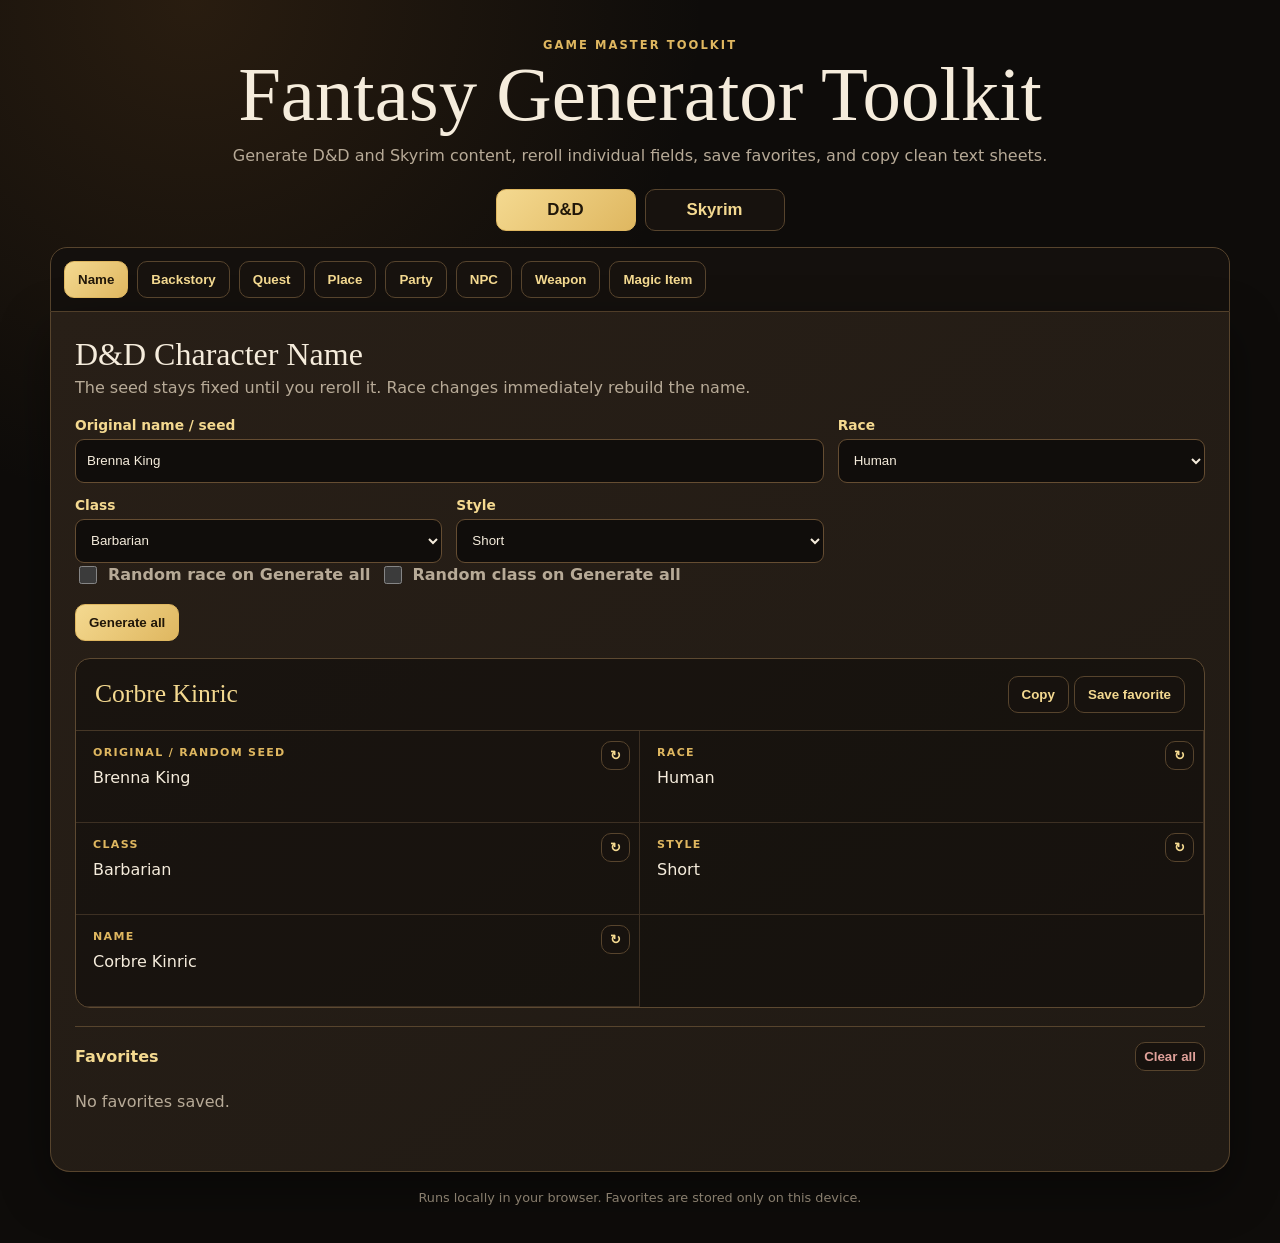
==== index.html @ 21412202 "Add files via upload" ====
<!doctype html><html lang="en"><head><meta charset="utf-8"><meta name="viewport" content="width=device-width,initial-scale=1"><meta name="theme-color" content="#17130f"><title>Fantasy Generator Toolkit</title><link rel="stylesheet" href="style.css"></head><body><main class="app"><header><p class="eyebrow">Game Master Toolkit</p><h1>Fantasy Generator Toolkit</h1><p class="intro">Generate D&D and Skyrim content, reroll individual fields, save favorites, and copy clean text sheets.</p></header><nav class="game-tabs"><button class="game-tab active" data-game="dnd">D&amp;D</button><button class="game-tab" data-game="skyrim">Skyrim</button></nav><section id="dnd" class="game active"><nav class="tool-tabs"><button class="tool-tab active" data-tool="dnd-name">Name</button><button class="tool-tab" data-tool="backstory">Backstory</button><button class="tool-tab" data-tool="quest">Quest</button><button class="tool-tab" data-tool="place">Place</button><button class="tool-tab" data-tool="party">Party</button><button class="tool-tab" data-tool="npc">NPC</button><button class="tool-tab" data-tool="dnd-weapon">Weapon</button><button class="tool-tab" data-tool="dnd-item">Magic Item</button></nav><div id="dnd-name" class="tool active"></div><div id="backstory" class="tool"></div><div id="quest" class="tool"></div><div id="place" class="tool"></div><div id="party" class="tool"></div><div id="npc" class="tool"></div><div id="dnd-weapon" class="tool"></div><div id="dnd-item" class="tool"></div></section><section id="skyrim" class="game"><nav class="tool-tabs"><button class="tool-tab active" data-tool="skyrim-name">Name</button><button class="tool-tab" data-tool="skyrim-weapon">Weapon</button></nav><div id="skyrim-name" class="tool active"></div><div id="skyrim-weapon" class="tool"></div></section><footer>Runs locally in your browser. Favorites are stored only on this device.</footer></main><script src="script.js"></script></body></html>
---- style.css ----
:root{color-scheme:dark;--bg:#0e0c0a;--panel:#201a14;--panel2:#17130f;--line:#57442d;--gold:#dfb760;--gold2:#f4d990;--text:#f5ecdc;--muted:#b7aa97;--green:#9dccaa;--red:#e0a19a;font-family:Inter,system-ui,-apple-system,"Segoe UI",sans-serif}*{box-sizing:border-box}body{margin:0;background:radial-gradient(circle at 15% 0,rgba(137,88,37,.22),transparent 32rem),var(--bg);color:var(--text)}.app{width:min(1180px,calc(100% - 24px));margin:auto;padding:38px 0}header{text-align:center}.eyebrow{color:var(--gold);text-transform:uppercase;letter-spacing:.18em;font-weight:900;font-size:.72rem;margin:0}h1{font:clamp(2.3rem,7vw,4.8rem)/1 Georgia,serif;margin:5px 0 12px}.intro{color:var(--muted);margin:0 auto 24px}.game-tabs,.tool-tabs,.actions,.options{display:flex;gap:9px;flex-wrap:wrap}.game-tabs{justify-content:center;margin-bottom:16px}.game-tab,.tool-tab,.btn,.reroll,.small{border:1px solid var(--line);border-radius:10px;background:#17120e;color:var(--gold2);font-weight:800;padding:10px 13px;cursor:pointer}.game-tab{min-width:140px;font-size:1.05rem}.active.game-tab,.active.tool-tab,.primary{background:linear-gradient(135deg,var(--gold2),var(--gold));color:#211709;border-color:var(--gold)}.game,.tool{display:none}.game.active,.tool.active{display:block}.tool-tabs{padding:13px;border:1px solid var(--line);border-radius:17px 17px 0 0;background:#14100d}.tool{padding:24px;border:1px solid var(--line);border-top:0;border-radius:0 0 20px 20px;background:linear-gradient(145deg,#281f17,var(--panel));box-shadow:0 18px 50px #0006}.tool h2{font:2rem Georgia,serif;margin:0}.sub{color:var(--muted);margin:5px 0 20px}.controls{display:grid;grid-template-columns:repeat(3,minmax(0,1fr));gap:14px}.field{display:grid;gap:6px;color:var(--gold2);font-size:.86rem;font-weight:800}.field.wide{grid-column:span 2}.field input,.field select{width:100%;min-height:44px;border:1px solid #654d32;border-radius:9px;padding:9px 11px;background:#100d0b;color:var(--text)}.check{display:flex;align-items:center;gap:8px;color:var(--muted);font-weight:700}.check input{width:18px;height:18px;accent-color:var(--gold)}.actions{margin:17px 0}.btn:hover,.reroll:hover,.small:hover{filter:brightness(1.15)}.sheet{border:1px solid #5d4931;border-radius:15px;overflow:hidden;background:#0d0b0980}.sheet-head{display:flex;align-items:center;justify-content:space-between;gap:12px;padding:17px 19px;border-bottom:1px solid #463726}.sheet-head h3{font:1.6rem Georgia,serif;color:var(--gold2);margin:0}.sheet-grid{display:grid;grid-template-columns:repeat(2,minmax(0,1fr))}.sheet-field{position:relative;min-height:92px;padding:15px 52px 15px 17px;border-right:1px solid #3d3023;border-bottom:1px solid #3d3023}.sheet-field.full{grid-column:1/-1}.label{display:block;color:var(--gold);text-transform:uppercase;letter-spacing:.12em;font-size:.69rem;font-weight:900;margin-bottom:7px}.value{white-space:pre-wrap;line-height:1.45}.reroll{position:absolute;right:9px;top:10px;padding:6px 8px}.link-btn{margin-top:9px;border:1px solid #52705a;border-radius:8px;padding:7px 9px;color:var(--green);background:transparent;font-weight:800;cursor:pointer}.favorites{margin-top:18px;border-top:1px solid var(--line);padding-top:15px}.favorites-head{display:flex;justify-content:space-between;align-items:center}.favorites h4{margin:0;color:var(--gold2)}.favorite-list{display:grid;gap:8px;padding:0;list-style:none}.favorite-row{display:flex;justify-content:space-between;gap:10px;padding:10px 12px;border:1px solid #453624;border-radius:9px;background:#100d0b}.favorite-row pre{white-space:pre-wrap;margin:0;font:inherit;color:var(--muted)}.small{padding:6px 8px;color:var(--red)}.hidden{display:none!important}footer{text-align:center;color:#897e6e;padding-top:18px;font-size:.8rem}@media(max-width:760px){.controls,.sheet-grid{grid-template-columns:1fr}.field.wide,.sheet-field.full{grid-column:auto}.sheet-field{border-right:0}.tool{padding:17px}.sheet-head{align-items:flex-start;flex-direction:column}}
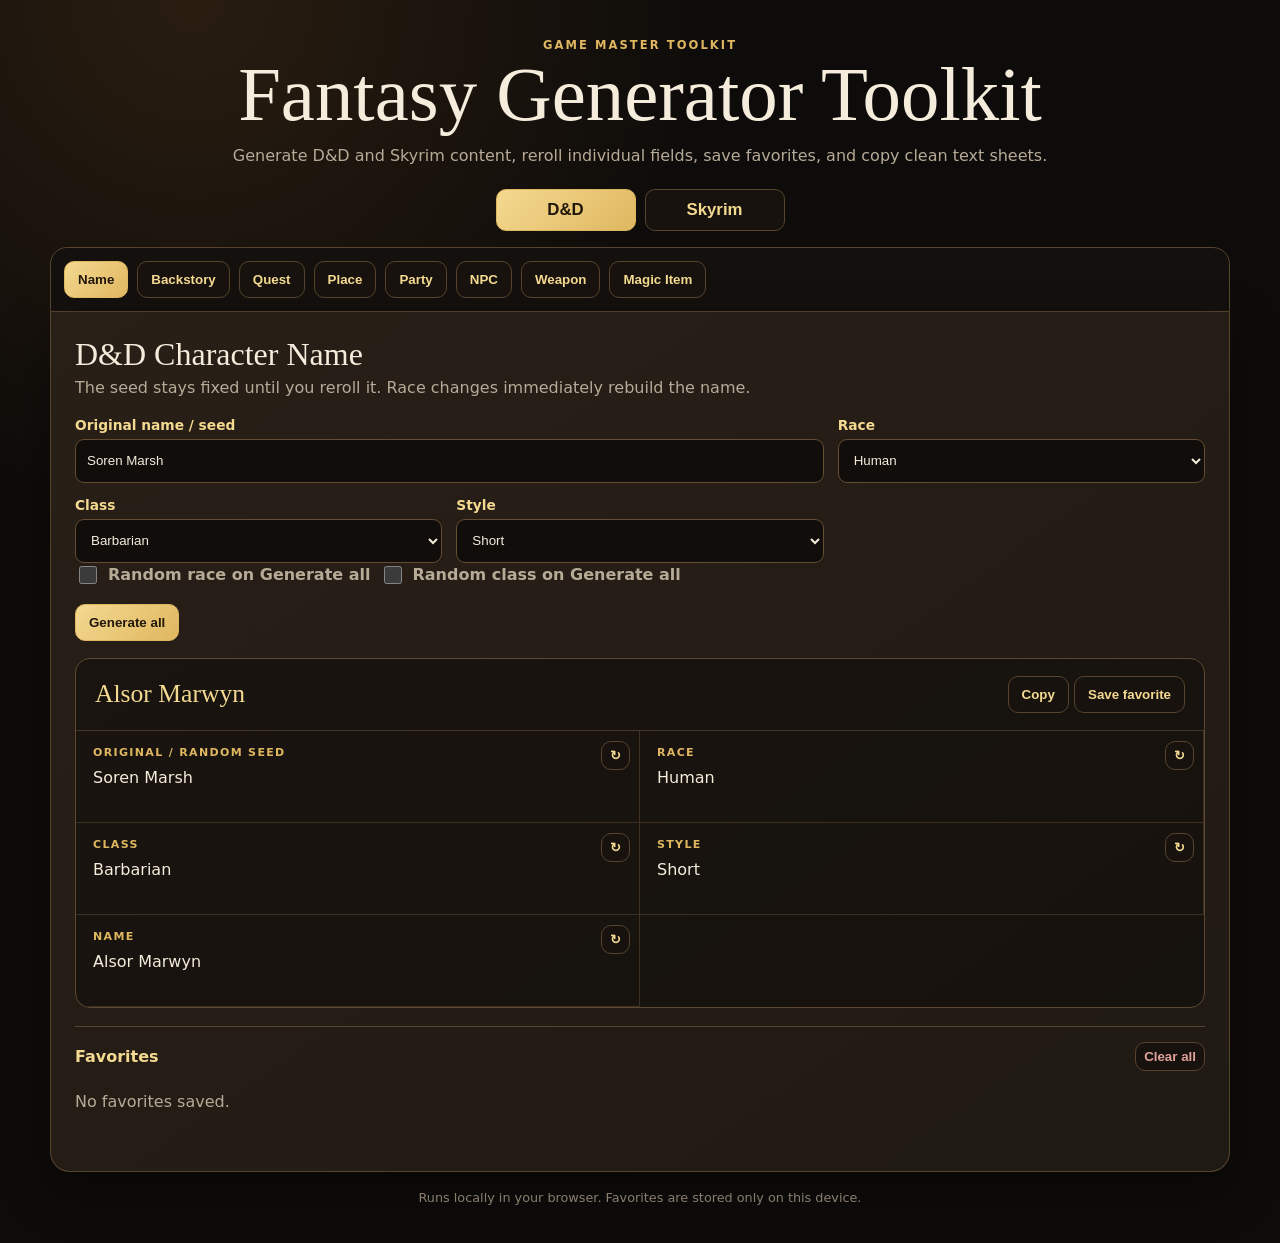
==== commit 64f74d3b: "Add files via upload" ====
--- a/index.html
+++ b/index.html
@@ -1 +1 @@
-<!doctype html><html lang="en"><head><meta charset="utf-8"><meta name="viewport" content="width=device-width,initial-scale=1"><meta name="theme-color" content="#17130f"><title>Fantasy Generator Toolkit</title><link rel="stylesheet" href="style.css"></head><body><main class="app"><header><p class="eyebrow">Game Master Toolkit</p><h1>Fantasy Generator Toolkit</h1><p class="intro">Generate D&D and Skyrim content, reroll individual fields, save favorites, and copy clean text sheets.</p></header><nav class="game-tabs"><button class="game-tab active" data-game="dnd">D&amp;D</button><button class="game-tab" data-game="skyrim">Skyrim</button></nav><section id="dnd" class="game active"><nav class="tool-tabs"><button class="tool-tab active" data-tool="dnd-name">Name</button><button class="tool-tab" data-tool="backstory">Backstory</button><button class="tool-tab" data-tool="quest">Quest</button><button class="tool-tab" data-tool="place">Place</button><button class="tool-tab" data-tool="party">Party</button><button class="tool-tab" data-tool="npc">NPC</button><button class="tool-tab" data-tool="dnd-weapon">Weapon</button><button class="tool-tab" data-tool="dnd-item">Magic Item</button></nav><div id="dnd-name" class="tool active"></div><div id="backstory" class="tool"></div><div id="quest" class="tool"></div><div id="place" class="tool"></div><div id="party" class="tool"></div><div id="npc" class="tool"></div><div id="dnd-weapon" class="tool"></div><div id="dnd-item" class="tool"></div></section><section id="skyrim" class="game"><nav class="tool-tabs"><button class="tool-tab active" data-tool="skyrim-name">Name</button><button class="tool-tab" data-tool="skyrim-weapon">Weapon</button></nav><div id="skyrim-name" class="tool active"></div><div id="skyrim-weapon" class="tool"></div></section><footer>Runs locally in your browser. Favorites are stored only on this device.</footer></main><script src="script.js"></script></body></html>+<!doctype html><html lang="en"><head><meta charset="utf-8"><meta name="viewport" content="width=device-width,initial-scale=1"><meta name="theme-color" content="#17130f"><title>Fantasy Generator Toolkit</title><link rel="stylesheet" href="style.css?v=3"><style>[hidden]{display:none!important}.game:not(.active),.tool:not(.active){display:none!important}</style></head><body><main class="app"><header><p class="eyebrow">Game Master Toolkit</p><h1>Fantasy Generator Toolkit</h1><p class="intro">Generate D&D and Skyrim content, reroll individual fields, save favorites, and copy clean text sheets.</p></header><nav class="game-tabs"><button class="game-tab active" data-game="dnd">D&amp;D</button><button class="game-tab" data-game="skyrim">Skyrim</button></nav><section id="dnd" class="game active"><nav class="tool-tabs"><button class="tool-tab active" data-tool="dnd-name">Name</button><button class="tool-tab" data-tool="backstory">Backstory</button><button class="tool-tab" data-tool="quest">Quest</button><button class="tool-tab" data-tool="place">Place</button><button class="tool-tab" data-tool="party">Party</button><button class="tool-tab" data-tool="npc">NPC</button><button class="tool-tab" data-tool="dnd-weapon">Weapon</button><button class="tool-tab" data-tool="dnd-item">Magic Item</button></nav><div id="dnd-name" class="tool active"></div><div id="backstory" class="tool" hidden></div><div id="quest" class="tool" hidden></div><div id="place" class="tool" hidden></div><div id="party" class="tool" hidden></div><div id="npc" class="tool" hidden></div><div id="dnd-weapon" class="tool" hidden></div><div id="dnd-item" class="tool" hidden></div></section><section id="skyrim" class="game" hidden><nav class="tool-tabs"><button class="tool-tab active" data-tool="skyrim-name">Name</button><button class="tool-tab" data-tool="skyrim-weapon">Weapon</button></nav><div id="skyrim-name" class="tool active"></div><div id="skyrim-weapon" class="tool" hidden></div></section><footer>Runs locally in your browser. Favorites are stored only on this device.</footer></main><script src="script.js"></script></body></html>
--- a/style.css
+++ b/style.css
@@ -1 +1,2 @@
+[hidden]{display:none!important}.game:not(.active),.tool:not(.active){display:none!important}
  :root{color-scheme:dark;--bg:#0e0c0a;--panel:#201a14;--panel2:#17130f;--line:#57442d;--gold:#dfb760;--gold2:#f4d990;--text:#f5ecdc;--muted:#b7aa97;--green:#9dccaa;--red:#e0a19a;font-family:Inter,system-ui,-apple-system,"Segoe UI",sans-serif}*{box-sizing:border-box}body{margin:0;background:radial-gradient(circle at 15% 0,rgba(137,88,37,.22),transparent 32rem),var(--bg);color:var(--text)}.app{width:min(1180px,calc(100% - 24px));margin:auto;padding:38px 0}header{text-align:center}.eyebrow{color:var(--gold);text-transform:uppercase;letter-spacing:.18em;font-weight:900;font-size:.72rem;margin:0}h1{font:clamp(2.3rem,7vw,4.8rem)/1 Georgia,serif;margin:5px 0 12px}.intro{color:var(--muted);margin:0 auto 24px}.game-tabs,.tool-tabs,.actions,.options{display:flex;gap:9px;flex-wrap:wrap}.game-tabs{justify-content:center;margin-bottom:16px}.game-tab,.tool-tab,.btn,.reroll,.small{border:1px solid var(--line);border-radius:10px;background:#17120e;color:var(--gold2);font-weight:800;padding:10px 13px;cursor:pointer}.game-tab{min-width:140px;font-size:1.05rem}.active.game-tab,.active.tool-tab,.primary{background:linear-gradient(135deg,var(--gold2),var(--gold));color:#211709;border-color:var(--gold)}.game,.tool{display:none}.game.active,.tool.active{display:block}.tool-tabs{padding:13px;border:1px solid var(--line);border-radius:17px 17px 0 0;background:#14100d}.tool{padding:24px;border:1px solid var(--line);border-top:0;border-radius:0 0 20px 20px;background:linear-gradient(145deg,#281f17,var(--panel));box-shadow:0 18px 50px #0006}.tool h2{font:2rem Georgia,serif;margin:0}.sub{color:var(--muted);margin:5px 0 20px}.controls{display:grid;grid-template-columns:repeat(3,minmax(0,1fr));gap:14px}.field{display:grid;gap:6px;color:var(--gold2);font-size:.86rem;font-weight:800}.field.wide{grid-column:span 2}.field input,.field select{width:100%;min-height:44px;border:1px solid #654d32;border-radius:9px;padding:9px 11px;background:#100d0b;color:var(--text)}.check{display:flex;align-items:center;gap:8px;color:var(--muted);font-weight:700}.check input{width:18px;height:18px;accent-color:var(--gold)}.actions{margin:17px 0}.btn:hover,.reroll:hover,.small:hover{filter:brightness(1.15)}.sheet{border:1px solid #5d4931;border-radius:15px;overflow:hidden;background:#0d0b0980}.sheet-head{display:flex;align-items:center;justify-content:space-between;gap:12px;padding:17px 19px;border-bottom:1px solid #463726}.sheet-head h3{font:1.6rem Georgia,serif;color:var(--gold2);margin:0}.sheet-grid{display:grid;grid-template-columns:repeat(2,minmax(0,1fr))}.sheet-field{position:relative;min-height:92px;padding:15px 52px 15px 17px;border-right:1px solid #3d3023;border-bottom:1px solid #3d3023}.sheet-field.full{grid-column:1/-1}.label{display:block;color:var(--gold);text-transform:uppercase;letter-spacing:.12em;font-size:.69rem;font-weight:900;margin-bottom:7px}.value{white-space:pre-wrap;line-height:1.45}.reroll{position:absolute;right:9px;top:10px;padding:6px 8px}.link-btn{margin-top:9px;border:1px solid #52705a;border-radius:8px;padding:7px 9px;color:var(--green);background:transparent;font-weight:800;cursor:pointer}.favorites{margin-top:18px;border-top:1px solid var(--line);padding-top:15px}.favorites-head{display:flex;justify-content:space-between;align-items:center}.favorites h4{margin:0;color:var(--gold2)}.favorite-list{display:grid;gap:8px;padding:0;list-style:none}.favorite-row{display:flex;justify-content:space-between;gap:10px;padding:10px 12px;border:1px solid #453624;border-radius:9px;background:#100d0b}.favorite-row pre{white-space:pre-wrap;margin:0;font:inherit;color:var(--muted)}.small{padding:6px 8px;color:var(--red)}.hidden{display:none!important}footer{text-align:center;color:#897e6e;padding-top:18px;font-size:.8rem}@media(max-width:760px){.controls,.sheet-grid{grid-template-columns:1fr}.field.wide,.sheet-field.full{grid-column:auto}.sheet-field{border-right:0}.tool{padding:17px}.sheet-head{align-items:flex-start;flex-direction:column}}
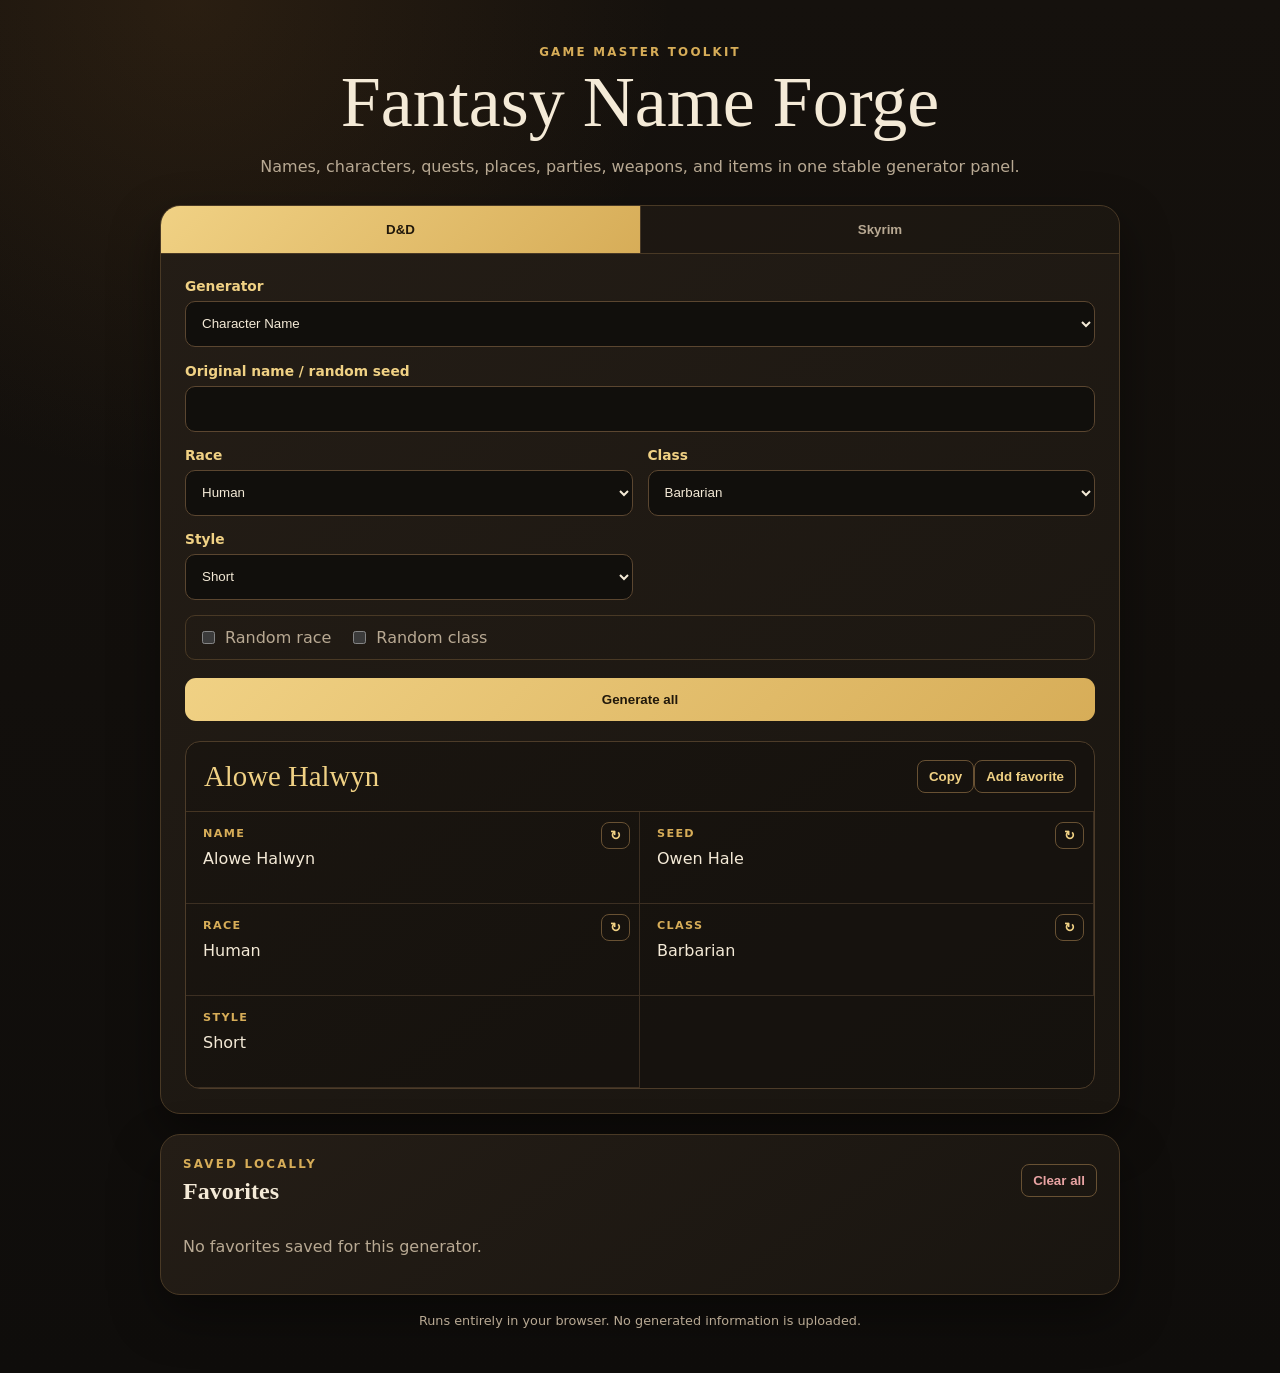
==== commit b2915448: "Add files via upload" ====
--- a/index.html
+++ b/index.html
@@ -1 +1 @@
-<!doctype html><html lang="en"><head><meta charset="utf-8"><meta name="viewport" content="width=device-width,initial-scale=1"><meta name="theme-color" content="#17130f"><title>Fantasy Generator Toolkit</title><link rel="stylesheet" href="style.css?v=3"><style>[hidden]{display:none!important}.game:not(.active),.tool:not(.active){display:none!important}</style></head><body><main class="app"><header><p class="eyebrow">Game Master Toolkit</p><h1>Fantasy Generator Toolkit</h1><p class="intro">Generate D&D and Skyrim content, reroll individual fields, save favorites, and copy clean text sheets.</p></header><nav class="game-tabs"><button class="game-tab active" data-game="dnd">D&amp;D</button><button class="game-tab" data-game="skyrim">Skyrim</button></nav><section id="dnd" class="game active"><nav class="tool-tabs"><button class="tool-tab active" data-tool="dnd-name">Name</button><button class="tool-tab" data-tool="backstory">Backstory</button><button class="tool-tab" data-tool="quest">Quest</button><button class="tool-tab" data-tool="place">Place</button><button class="tool-tab" data-tool="party">Party</button><button class="tool-tab" data-tool="npc">NPC</button><button class="tool-tab" data-tool="dnd-weapon">Weapon</button><button class="tool-tab" data-tool="dnd-item">Magic Item</button></nav><div id="dnd-name" class="tool active"></div><div id="backstory" class="tool" hidden></div><div id="quest" class="tool" hidden></div><div id="place" class="tool" hidden></div><div id="party" class="tool" hidden></div><div id="npc" class="tool" hidden></div><div id="dnd-weapon" class="tool" hidden></div><div id="dnd-item" class="tool" hidden></div></section><section id="skyrim" class="game" hidden><nav class="tool-tabs"><button class="tool-tab active" data-tool="skyrim-name">Name</button><button class="tool-tab" data-tool="skyrim-weapon">Weapon</button></nav><div id="skyrim-name" class="tool active"></div><div id="skyrim-weapon" class="tool" hidden></div></section><footer>Runs locally in your browser. Favorites are stored only on this device.</footer></main><script src="script.js"></script></body></html>+<!doctype html><html lang="en"><head><meta charset="utf-8"><meta name="viewport" content="width=device-width,initial-scale=1"><meta name="theme-color" content="#17130f"><title>Fantasy Name Forge Toolkit</title><link rel="stylesheet" href="style.css"></head><body><main class="app-shell"><header class="hero"><p class="eyebrow">Game Master Toolkit</p><h1>Fantasy Name Forge</h1><p class="subtitle">Names, characters, quests, places, parties, weapons, and items in one stable generator panel.</p></header><section class="panel"><div class="tabs"><button class="tab active" data-game="dnd">D&amp;D</button><button class="tab" data-game="skyrim">Skyrim</button></div><div class="panel-body"><label class="field"><span>Generator</span><select id="generatorType"></select></label><div id="controls" class="controls"></div><button id="generateAll" class="primary-button">Generate all</button><section class="result-card"><div class="result-head"><h2 id="resultTitle">Result</h2><div><button id="copyButton" class="secondary-button">Copy</button><button id="favoriteButton" class="secondary-button">Add favorite</button></div></div><div id="resultFields" class="result-grid"></div></section></div></section><section class="panel favorites-panel"><div class="section-heading"><div><p class="eyebrow">Saved locally</p><h2>Favorites</h2></div><button id="clearFavorites" class="text-button">Clear all</button></div><ul id="favoritesList" class="favorites-list"></ul><p id="emptyFavorites" class="empty-state">No favorites saved for this generator.</p></section><footer>Runs entirely in your browser. No generated information is uploaded.</footer></main><script src="script.js"></script></body></html>
--- a/style.css
+++ b/style.css
@@ -1,2 +1 @@
-[hidden]{display:none!important}.game:not(.active),.tool:not(.active){display:none!important}
- :root{color-scheme:dark;--bg:#0e0c0a;--panel:#201a14;--panel2:#17130f;--line:#57442d;--gold:#dfb760;--gold2:#f4d990;--text:#f5ecdc;--muted:#b7aa97;--green:#9dccaa;--red:#e0a19a;font-family:Inter,system-ui,-apple-system,"Segoe UI",sans-serif}*{box-sizing:border-box}body{margin:0;background:radial-gradient(circle at 15% 0,rgba(137,88,37,.22),transparent 32rem),var(--bg);color:var(--text)}.app{width:min(1180px,calc(100% - 24px));margin:auto;padding:38px 0}header{text-align:center}.eyebrow{color:var(--gold);text-transform:uppercase;letter-spacing:.18em;font-weight:900;font-size:.72rem;margin:0}h1{font:clamp(2.3rem,7vw,4.8rem)/1 Georgia,serif;margin:5px 0 12px}.intro{color:var(--muted);margin:0 auto 24px}.game-tabs,.tool-tabs,.actions,.options{display:flex;gap:9px;flex-wrap:wrap}.game-tabs{justify-content:center;margin-bottom:16px}.game-tab,.tool-tab,.btn,.reroll,.small{border:1px solid var(--line);border-radius:10px;background:#17120e;color:var(--gold2);font-weight:800;padding:10px 13px;cursor:pointer}.game-tab{min-width:140px;font-size:1.05rem}.active.game-tab,.active.tool-tab,.primary{background:linear-gradient(135deg,var(--gold2),var(--gold));color:#211709;border-color:var(--gold)}.game,.tool{display:none}.game.active,.tool.active{display:block}.tool-tabs{padding:13px;border:1px solid var(--line);border-radius:17px 17px 0 0;background:#14100d}.tool{padding:24px;border:1px solid var(--line);border-top:0;border-radius:0 0 20px 20px;background:linear-gradient(145deg,#281f17,var(--panel));box-shadow:0 18px 50px #0006}.tool h2{font:2rem Georgia,serif;margin:0}.sub{color:var(--muted);margin:5px 0 20px}.controls{display:grid;grid-template-columns:repeat(3,minmax(0,1fr));gap:14px}.field{display:grid;gap:6px;color:var(--gold2);font-size:.86rem;font-weight:800}.field.wide{grid-column:span 2}.field input,.field select{width:100%;min-height:44px;border:1px solid #654d32;border-radius:9px;padding:9px 11px;background:#100d0b;color:var(--text)}.check{display:flex;align-items:center;gap:8px;color:var(--muted);font-weight:700}.check input{width:18px;height:18px;accent-color:var(--gold)}.actions{margin:17px 0}.btn:hover,.reroll:hover,.small:hover{filter:brightness(1.15)}.sheet{border:1px solid #5d4931;border-radius:15px;overflow:hidden;background:#0d0b0980}.sheet-head{display:flex;align-items:center;justify-content:space-between;gap:12px;padding:17px 19px;border-bottom:1px solid #463726}.sheet-head h3{font:1.6rem Georgia,serif;color:var(--gold2);margin:0}.sheet-grid{display:grid;grid-template-columns:repeat(2,minmax(0,1fr))}.sheet-field{position:relative;min-height:92px;padding:15px 52px 15px 17px;border-right:1px solid #3d3023;border-bottom:1px solid #3d3023}.sheet-field.full{grid-column:1/-1}.label{display:block;color:var(--gold);text-transform:uppercase;letter-spacing:.12em;font-size:.69rem;font-weight:900;margin-bottom:7px}.value{white-space:pre-wrap;line-height:1.45}.reroll{position:absolute;right:9px;top:10px;padding:6px 8px}.link-btn{margin-top:9px;border:1px solid #52705a;border-radius:8px;padding:7px 9px;color:var(--green);background:transparent;font-weight:800;cursor:pointer}.favorites{margin-top:18px;border-top:1px solid var(--line);padding-top:15px}.favorites-head{display:flex;justify-content:space-between;align-items:center}.favorites h4{margin:0;color:var(--gold2)}.favorite-list{display:grid;gap:8px;padding:0;list-style:none}.favorite-row{display:flex;justify-content:space-between;gap:10px;padding:10px 12px;border:1px solid #453624;border-radius:9px;background:#100d0b}.favorite-row pre{white-space:pre-wrap;margin:0;font:inherit;color:var(--muted)}.small{padding:6px 8px;color:var(--red)}.hidden{display:none!important}footer{text-align:center;color:#897e6e;padding-top:18px;font-size:.8rem}@media(max-width:760px){.controls,.sheet-grid{grid-template-columns:1fr}.field.wide,.sheet-field.full{grid-column:auto}.sheet-field{border-right:0}.tool{padding:17px}.sheet-head{align-items:flex-start;flex-direction:column}}+:root{color-scheme:dark;--bg:#0f0d0b;--surface:#191510;--surface2:#241d16;--border:#493925;--gold:#d7ad58;--gold2:#f0d184;--text:#f4ead7;--muted:#b8a993;--danger:#e8a3a3;font-family:Inter,system-ui,-apple-system,"Segoe UI",sans-serif}*{box-sizing:border-box}body{margin:0;min-height:100vh;color:var(--text);background:radial-gradient(circle at 15% 0,rgba(126,83,35,.2),transparent 30rem),linear-gradient(#15110d,var(--bg))}.app-shell{width:min(960px,calc(100% - 28px));margin:auto;padding:45px 0}.hero{text-align:center;margin-bottom:25px}.eyebrow{margin:0 0 7px;color:var(--gold);font-size:.74rem;font-weight:800;letter-spacing:.19em;text-transform:uppercase}h1{margin:0;font:clamp(2.3rem,7vw,4.5rem)/1 Georgia,serif}.subtitle{color:var(--muted);line-height:1.6}.panel{border:1px solid var(--border);border-radius:20px;background:linear-gradient(145deg,var(--surface2),var(--surface));overflow:hidden;box-shadow:0 20px 50px #0006}.tabs{display:grid;grid-template-columns:1fr 1fr;border-bottom:1px solid var(--border)}.tab{border:0;padding:16px;color:var(--muted);background:#0002;font-weight:850;cursor:pointer}.tab+.tab{border-left:1px solid var(--border)}.tab.active{color:#21180b;background:linear-gradient(135deg,var(--gold2),var(--gold))}.panel-body{padding:24px}.field{display:grid;gap:7px;color:var(--gold2);font-size:.86rem;font-weight:800}.field input,.field select{min-height:46px;border:1px solid #5b4630;border-radius:10px;padding:0 12px;color:var(--text);background:#110f0c}.controls{display:grid;grid-template-columns:repeat(2,minmax(0,1fr));gap:15px;margin-top:16px}.field.wide{grid-column:1/-1}.checks{grid-column:1/-1;display:flex;gap:18px;flex-wrap:wrap;padding:12px;border:1px solid var(--border);border-radius:10px;color:var(--muted)}.checks label{display:flex;gap:7px;align-items:center}.primary-button{width:100%;margin-top:18px;border:0;border-radius:11px;padding:14px;color:#21180b;background:linear-gradient(135deg,var(--gold2),var(--gold));font-weight:900;cursor:pointer}.result-card{margin-top:20px;border:1px solid #4d3c29;border-radius:15px;background:#0003;overflow:hidden}.result-head{display:flex;justify-content:space-between;align-items:center;gap:12px;padding:18px;border-bottom:1px solid #453523}.result-head h2{margin:0;color:var(--gold2);font:1.8rem Georgia,serif}.secondary-button,.text-button,.reroll{border:1px solid #685133;border-radius:8px;padding:8px 11px;color:var(--gold2);background:transparent;font-weight:760;cursor:pointer}.result-grid{display:grid;grid-template-columns:repeat(2,minmax(0,1fr))}.result-field{position:relative;min-height:92px;padding:15px 50px 15px 17px;border-right:1px solid #3c2f22;border-bottom:1px solid #3c2f22}.result-field.full{grid-column:1/-1}.result-label{display:block;color:var(--gold);font-size:.7rem;font-weight:900;letter-spacing:.12em;text-transform:uppercase;margin-bottom:7px}.result-value{white-space:pre-wrap;line-height:1.5}.reroll{position:absolute;right:9px;top:10px;padding:5px 8px}.favorites-panel{margin-top:20px;padding:22px}.section-heading{display:flex;justify-content:space-between;align-items:center}.section-heading h2{margin:0;font-family:Georgia,serif}.text-button{color:var(--danger)}.favorites-list{display:grid;gap:9px;list-style:none;padding:0}.favorite-item{display:flex;justify-content:space-between;gap:12px;border:1px solid #443625;border-radius:10px;padding:12px;background:#0002}.favorite-item pre{white-space:pre-wrap;margin:0;color:var(--muted);font:inherit}.remove{border:0;background:transparent;color:var(--danger);cursor:pointer}.empty-state,footer{color:var(--muted)}footer{text-align:center;padding-top:18px;font-size:.8rem}@media(max-width:650px){.controls,.result-grid{grid-template-columns:1fr}.field.wide,.result-field.full{grid-column:auto}.result-head{align-items:flex-start;flex-direction:column}.panel-body{padding:17px}}
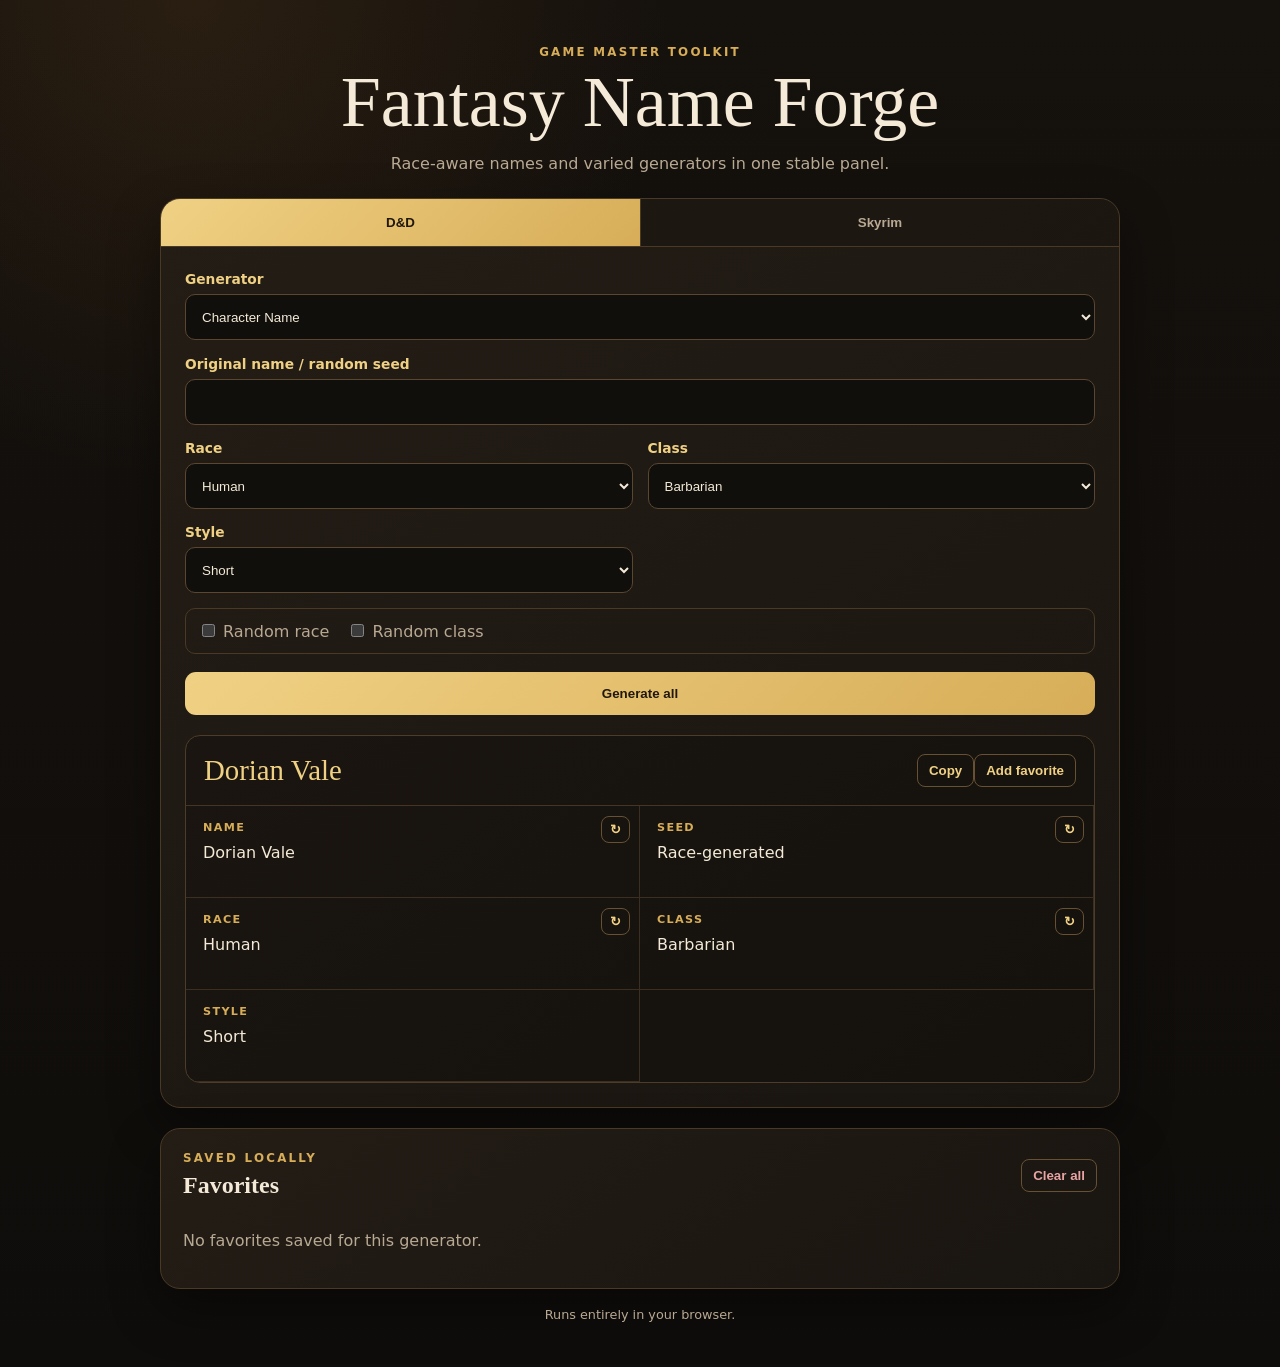
==== commit b72fdfa6: "Add files via upload" ====
--- a/index.html
+++ b/index.html
@@ -1 +1 @@
-<!doctype html><html lang="en"><head><meta charset="utf-8"><meta name="viewport" content="width=device-width,initial-scale=1"><meta name="theme-color" content="#17130f"><title>Fantasy Name Forge Toolkit</title><link rel="stylesheet" href="style.css"></head><body><main class="app-shell"><header class="hero"><p class="eyebrow">Game Master Toolkit</p><h1>Fantasy Name Forge</h1><p class="subtitle">Names, characters, quests, places, parties, weapons, and items in one stable generator panel.</p></header><section class="panel"><div class="tabs"><button class="tab active" data-game="dnd">D&amp;D</button><button class="tab" data-game="skyrim">Skyrim</button></div><div class="panel-body"><label class="field"><span>Generator</span><select id="generatorType"></select></label><div id="controls" class="controls"></div><button id="generateAll" class="primary-button">Generate all</button><section class="result-card"><div class="result-head"><h2 id="resultTitle">Result</h2><div><button id="copyButton" class="secondary-button">Copy</button><button id="favoriteButton" class="secondary-button">Add favorite</button></div></div><div id="resultFields" class="result-grid"></div></section></div></section><section class="panel favorites-panel"><div class="section-heading"><div><p class="eyebrow">Saved locally</p><h2>Favorites</h2></div><button id="clearFavorites" class="text-button">Clear all</button></div><ul id="favoritesList" class="favorites-list"></ul><p id="emptyFavorites" class="empty-state">No favorites saved for this generator.</p></section><footer>Runs entirely in your browser. No generated information is uploaded.</footer></main><script src="script.js"></script></body></html>+<!doctype html><html lang="en"><head><meta charset="utf-8"><meta name="viewport" content="width=device-width,initial-scale=1"><meta name="theme-color" content="#17130f"><title>Fantasy Name Forge Toolkit</title><link rel="stylesheet" href="style.css"></head><body><main class="app-shell"><header class="hero"><p class="eyebrow">Game Master Toolkit</p><h1>Fantasy Name Forge</h1><p class="subtitle">Race-aware names and varied generators in one stable panel.</p></header><section class="panel"><div class="tabs"><button class="tab active" data-game="dnd">D&amp;D</button><button class="tab" data-game="skyrim">Skyrim</button></div><div class="panel-body"><label class="field"><span>Generator</span><select id="generatorType"></select></label><div id="controls" class="controls"></div><button id="generateAll" class="primary-button">Generate all</button><section class="result-card"><div class="result-head"><h2 id="resultTitle">Result</h2><div><button id="copyButton" class="secondary-button">Copy</button><button id="favoriteButton" class="secondary-button">Add favorite</button></div></div><div id="resultFields" class="result-grid"></div></section></div></section><section class="panel favorites-panel"><div class="section-heading"><div><p class="eyebrow">Saved locally</p><h2>Favorites</h2></div><button id="clearFavorites" class="text-button">Clear all</button></div><ul id="favoritesList" class="favorites-list"></ul><p id="emptyFavorites" class="empty-state">No favorites saved for this generator.</p></section><footer>Runs entirely in your browser.</footer></main><script src="script.js"></script></body></html>
--- a/style.css
+++ b/style.css
@@ -1 +1 @@
-:root{color-scheme:dark;--bg:#0f0d0b;--surface:#191510;--surface2:#241d16;--border:#493925;--gold:#d7ad58;--gold2:#f0d184;--text:#f4ead7;--muted:#b8a993;--danger:#e8a3a3;font-family:Inter,system-ui,-apple-system,"Segoe UI",sans-serif}*{box-sizing:border-box}body{margin:0;min-height:100vh;color:var(--text);background:radial-gradient(circle at 15% 0,rgba(126,83,35,.2),transparent 30rem),linear-gradient(#15110d,var(--bg))}.app-shell{width:min(960px,calc(100% - 28px));margin:auto;padding:45px 0}.hero{text-align:center;margin-bottom:25px}.eyebrow{margin:0 0 7px;color:var(--gold);font-size:.74rem;font-weight:800;letter-spacing:.19em;text-transform:uppercase}h1{margin:0;font:clamp(2.3rem,7vw,4.5rem)/1 Georgia,serif}.subtitle{color:var(--muted);line-height:1.6}.panel{border:1px solid var(--border);border-radius:20px;background:linear-gradient(145deg,var(--surface2),var(--surface));overflow:hidden;box-shadow:0 20px 50px #0006}.tabs{display:grid;grid-template-columns:1fr 1fr;border-bottom:1px solid var(--border)}.tab{border:0;padding:16px;color:var(--muted);background:#0002;font-weight:850;cursor:pointer}.tab+.tab{border-left:1px solid var(--border)}.tab.active{color:#21180b;background:linear-gradient(135deg,var(--gold2),var(--gold))}.panel-body{padding:24px}.field{display:grid;gap:7px;color:var(--gold2);font-size:.86rem;font-weight:800}.field input,.field select{min-height:46px;border:1px solid #5b4630;border-radius:10px;padding:0 12px;color:var(--text);background:#110f0c}.controls{display:grid;grid-template-columns:repeat(2,minmax(0,1fr));gap:15px;margin-top:16px}.field.wide{grid-column:1/-1}.checks{grid-column:1/-1;display:flex;gap:18px;flex-wrap:wrap;padding:12px;border:1px solid var(--border);border-radius:10px;color:var(--muted)}.checks label{display:flex;gap:7px;align-items:center}.primary-button{width:100%;margin-top:18px;border:0;border-radius:11px;padding:14px;color:#21180b;background:linear-gradient(135deg,var(--gold2),var(--gold));font-weight:900;cursor:pointer}.result-card{margin-top:20px;border:1px solid #4d3c29;border-radius:15px;background:#0003;overflow:hidden}.result-head{display:flex;justify-content:space-between;align-items:center;gap:12px;padding:18px;border-bottom:1px solid #453523}.result-head h2{margin:0;color:var(--gold2);font:1.8rem Georgia,serif}.secondary-button,.text-button,.reroll{border:1px solid #685133;border-radius:8px;padding:8px 11px;color:var(--gold2);background:transparent;font-weight:760;cursor:pointer}.result-grid{display:grid;grid-template-columns:repeat(2,minmax(0,1fr))}.result-field{position:relative;min-height:92px;padding:15px 50px 15px 17px;border-right:1px solid #3c2f22;border-bottom:1px solid #3c2f22}.result-field.full{grid-column:1/-1}.result-label{display:block;color:var(--gold);font-size:.7rem;font-weight:900;letter-spacing:.12em;text-transform:uppercase;margin-bottom:7px}.result-value{white-space:pre-wrap;line-height:1.5}.reroll{position:absolute;right:9px;top:10px;padding:5px 8px}.favorites-panel{margin-top:20px;padding:22px}.section-heading{display:flex;justify-content:space-between;align-items:center}.section-heading h2{margin:0;font-family:Georgia,serif}.text-button{color:var(--danger)}.favorites-list{display:grid;gap:9px;list-style:none;padding:0}.favorite-item{display:flex;justify-content:space-between;gap:12px;border:1px solid #443625;border-radius:10px;padding:12px;background:#0002}.favorite-item pre{white-space:pre-wrap;margin:0;color:var(--muted);font:inherit}.remove{border:0;background:transparent;color:var(--danger);cursor:pointer}.empty-state,footer{color:var(--muted)}footer{text-align:center;padding-top:18px;font-size:.8rem}@media(max-width:650px){.controls,.result-grid{grid-template-columns:1fr}.field.wide,.result-field.full{grid-column:auto}.result-head{align-items:flex-start;flex-direction:column}.panel-body{padding:17px}}+:root{color-scheme:dark;--bg:#0f0d0b;--surface:#191510;--surface2:#241d16;--border:#493925;--gold:#d7ad58;--gold2:#f0d184;--text:#f4ead7;--muted:#b8a993;--danger:#e8a3a3;font-family:Inter,system-ui,-apple-system,"Segoe UI",sans-serif}*{box-sizing:border-box}body{margin:0;min-height:100vh;color:var(--text);background:radial-gradient(circle at 15% 0,rgba(126,83,35,.2),transparent 30rem),linear-gradient(#15110d,var(--bg))}.app-shell{width:min(960px,calc(100% - 28px));margin:auto;padding:45px 0}.hero{text-align:center;margin-bottom:25px}.eyebrow{margin:0 0 7px;color:var(--gold);font-size:.74rem;font-weight:800;letter-spacing:.19em;text-transform:uppercase}h1{margin:0;font:clamp(2.3rem,7vw,4.5rem)/1 Georgia,serif}.subtitle{color:var(--muted)}.panel{border:1px solid var(--border);border-radius:20px;background:linear-gradient(145deg,var(--surface2),var(--surface));overflow:hidden;box-shadow:0 20px 50px #0006}.tabs{display:grid;grid-template-columns:1fr 1fr;border-bottom:1px solid var(--border)}.tab{border:0;padding:16px;color:var(--muted);background:#0002;font-weight:850;cursor:pointer}.tab+.tab{border-left:1px solid var(--border)}.tab.active{color:#21180b;background:linear-gradient(135deg,var(--gold2),var(--gold))}.panel-body{padding:24px}.field{display:grid;gap:7px;color:var(--gold2);font-size:.86rem;font-weight:800}.field input,.field select{min-height:46px;border:1px solid #5b4630;border-radius:10px;padding:0 12px;color:var(--text);background:#110f0c}.controls{display:grid;grid-template-columns:repeat(2,minmax(0,1fr));gap:15px;margin-top:16px}.field.wide{grid-column:1/-1}.checks{grid-column:1/-1;display:flex;gap:18px;flex-wrap:wrap;padding:12px;border:1px solid var(--border);border-radius:10px;color:var(--muted)}.primary-button{width:100%;margin-top:18px;border:0;border-radius:11px;padding:14px;color:#21180b;background:linear-gradient(135deg,var(--gold2),var(--gold));font-weight:900;cursor:pointer}.result-card{margin-top:20px;border:1px solid #4d3c29;border-radius:15px;background:#0003;overflow:hidden}.result-head{display:flex;justify-content:space-between;align-items:center;gap:12px;padding:18px;border-bottom:1px solid #453523}.result-head h2{margin:0;color:var(--gold2);font:1.8rem Georgia,serif}.secondary-button,.text-button,.reroll{border:1px solid #685133;border-radius:8px;padding:8px 11px;color:var(--gold2);background:transparent;font-weight:760;cursor:pointer}.result-grid{display:grid;grid-template-columns:repeat(2,minmax(0,1fr))}.result-field{position:relative;min-height:92px;padding:15px 50px 15px 17px;border-right:1px solid #3c2f22;border-bottom:1px solid #3c2f22}.result-field.full{grid-column:1/-1}.result-label{display:block;color:var(--gold);font-size:.7rem;font-weight:900;letter-spacing:.12em;text-transform:uppercase;margin-bottom:7px}.result-value{white-space:pre-wrap;line-height:1.5}.reroll{position:absolute;right:9px;top:10px;padding:5px 8px}.favorites-panel{margin-top:20px;padding:22px}.section-heading{display:flex;justify-content:space-between;align-items:center}.section-heading h2{margin:0;font-family:Georgia,serif}.text-button{color:var(--danger)}.favorites-list{display:grid;gap:9px;list-style:none;padding:0}.favorite-item{display:flex;justify-content:space-between;gap:12px;border:1px solid #443625;border-radius:10px;padding:12px;background:#0002}.favorite-item pre{white-space:pre-wrap;margin:0;color:var(--muted);font:inherit}.remove{border:0;background:transparent;color:var(--danger);cursor:pointer}.empty-state,footer{color:var(--muted)}footer{text-align:center;padding-top:18px;font-size:.8rem}@media(max-width:650px){.controls,.result-grid{grid-template-columns:1fr}.field.wide,.result-field.full{grid-column:auto}.result-head{align-items:flex-start;flex-direction:column}}
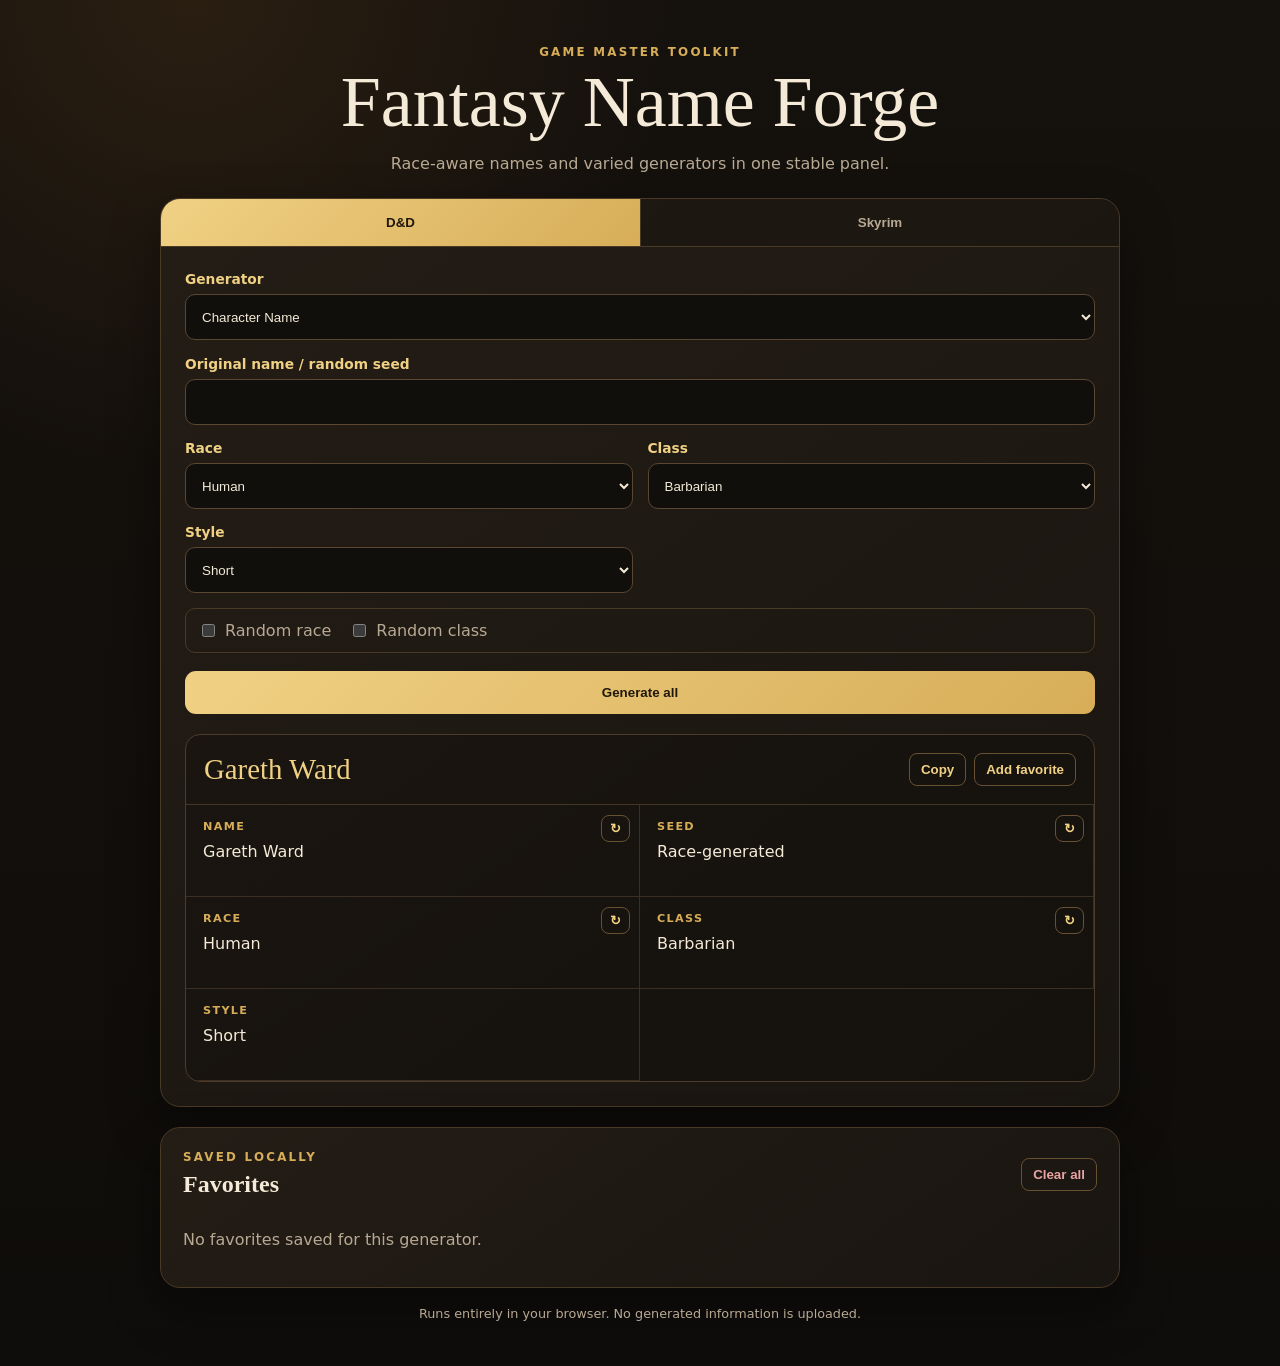
==== commit db4d42e5: "Add files via upload" ====
--- a/index.html
+++ b/index.html
@@ -1 +1,59 @@
-<!doctype html><html lang="en"><head><meta charset="utf-8"><meta name="viewport" content="width=device-width,initial-scale=1"><meta name="theme-color" content="#17130f"><title>Fantasy Name Forge Toolkit</title><link rel="stylesheet" href="style.css"></head><body><main class="app-shell"><header class="hero"><p class="eyebrow">Game Master Toolkit</p><h1>Fantasy Name Forge</h1><p class="subtitle">Race-aware names and varied generators in one stable panel.</p></header><section class="panel"><div class="tabs"><button class="tab active" data-game="dnd">D&amp;D</button><button class="tab" data-game="skyrim">Skyrim</button></div><div class="panel-body"><label class="field"><span>Generator</span><select id="generatorType"></select></label><div id="controls" class="controls"></div><button id="generateAll" class="primary-button">Generate all</button><section class="result-card"><div class="result-head"><h2 id="resultTitle">Result</h2><div><button id="copyButton" class="secondary-button">Copy</button><button id="favoriteButton" class="secondary-button">Add favorite</button></div></div><div id="resultFields" class="result-grid"></div></section></div></section><section class="panel favorites-panel"><div class="section-heading"><div><p class="eyebrow">Saved locally</p><h2>Favorites</h2></div><button id="clearFavorites" class="text-button">Clear all</button></div><ul id="favoritesList" class="favorites-list"></ul><p id="emptyFavorites" class="empty-state">No favorites saved for this generator.</p></section><footer>Runs entirely in your browser.</footer></main><script src="script.js"></script></body></html>+<!doctype html>
+<html lang="en">
+<head>
+  <meta charset="utf-8">
+  <meta name="viewport" content="width=device-width, initial-scale=1">
+  <meta name="theme-color" content="#17130f">
+  <title>Fantasy Name Forge Toolkit</title>
+  <link rel="stylesheet" href="style.css">
+</head>
+<body>
+<main class="app-shell">
+  <header class="hero">
+    <p class="eyebrow">Game Master Toolkit</p>
+    <h1>Fantasy Name Forge</h1>
+    <p class="subtitle">Race-aware names and varied generators in one stable panel.</p>
+  </header>
+
+  <section class="panel">
+    <div class="tabs" role="tablist" aria-label="Game system">
+      <button class="tab active" type="button" data-game="dnd">D&amp;D</button>
+      <button class="tab" type="button" data-game="skyrim">Skyrim</button>
+    </div>
+
+    <div class="panel-body">
+      <label class="field">
+        <span>Generator</span>
+        <select id="generatorType"></select>
+      </label>
+
+      <div id="controls" class="controls"></div>
+      <button id="generateAll" class="primary-button" type="button">Generate all</button>
+
+      <section class="result-card" aria-live="polite">
+        <div class="result-head">
+          <h2 id="resultTitle">Result</h2>
+          <div class="result-actions">
+            <button id="copyButton" class="secondary-button" type="button">Copy</button>
+            <button id="favoriteButton" class="secondary-button" type="button">Add favorite</button>
+          </div>
+        </div>
+        <div id="resultFields" class="result-grid"></div>
+      </section>
+    </div>
+  </section>
+
+  <section class="panel favorites-panel">
+    <div class="section-heading">
+      <div><p class="eyebrow">Saved locally</p><h2>Favorites</h2></div>
+      <button id="clearFavorites" class="text-button" type="button">Clear all</button>
+    </div>
+    <ul id="favoritesList" class="favorites-list"></ul>
+    <p id="emptyFavorites" class="empty-state">No favorites saved for this generator.</p>
+  </section>
+
+  <footer>Runs entirely in your browser. No generated information is uploaded.</footer>
+</main>
+<script src="script.js"></script>
+</body>
+</html>
--- a/style.css
+++ b/style.css
@@ -1 +1 @@
-:root{color-scheme:dark;--bg:#0f0d0b;--surface:#191510;--surface2:#241d16;--border:#493925;--gold:#d7ad58;--gold2:#f0d184;--text:#f4ead7;--muted:#b8a993;--danger:#e8a3a3;font-family:Inter,system-ui,-apple-system,"Segoe UI",sans-serif}*{box-sizing:border-box}body{margin:0;min-height:100vh;color:var(--text);background:radial-gradient(circle at 15% 0,rgba(126,83,35,.2),transparent 30rem),linear-gradient(#15110d,var(--bg))}.app-shell{width:min(960px,calc(100% - 28px));margin:auto;padding:45px 0}.hero{text-align:center;margin-bottom:25px}.eyebrow{margin:0 0 7px;color:var(--gold);font-size:.74rem;font-weight:800;letter-spacing:.19em;text-transform:uppercase}h1{margin:0;font:clamp(2.3rem,7vw,4.5rem)/1 Georgia,serif}.subtitle{color:var(--muted)}.panel{border:1px solid var(--border);border-radius:20px;background:linear-gradient(145deg,var(--surface2),var(--surface));overflow:hidden;box-shadow:0 20px 50px #0006}.tabs{display:grid;grid-template-columns:1fr 1fr;border-bottom:1px solid var(--border)}.tab{border:0;padding:16px;color:var(--muted);background:#0002;font-weight:850;cursor:pointer}.tab+.tab{border-left:1px solid var(--border)}.tab.active{color:#21180b;background:linear-gradient(135deg,var(--gold2),var(--gold))}.panel-body{padding:24px}.field{display:grid;gap:7px;color:var(--gold2);font-size:.86rem;font-weight:800}.field input,.field select{min-height:46px;border:1px solid #5b4630;border-radius:10px;padding:0 12px;color:var(--text);background:#110f0c}.controls{display:grid;grid-template-columns:repeat(2,minmax(0,1fr));gap:15px;margin-top:16px}.field.wide{grid-column:1/-1}.checks{grid-column:1/-1;display:flex;gap:18px;flex-wrap:wrap;padding:12px;border:1px solid var(--border);border-radius:10px;color:var(--muted)}.primary-button{width:100%;margin-top:18px;border:0;border-radius:11px;padding:14px;color:#21180b;background:linear-gradient(135deg,var(--gold2),var(--gold));font-weight:900;cursor:pointer}.result-card{margin-top:20px;border:1px solid #4d3c29;border-radius:15px;background:#0003;overflow:hidden}.result-head{display:flex;justify-content:space-between;align-items:center;gap:12px;padding:18px;border-bottom:1px solid #453523}.result-head h2{margin:0;color:var(--gold2);font:1.8rem Georgia,serif}.secondary-button,.text-button,.reroll{border:1px solid #685133;border-radius:8px;padding:8px 11px;color:var(--gold2);background:transparent;font-weight:760;cursor:pointer}.result-grid{display:grid;grid-template-columns:repeat(2,minmax(0,1fr))}.result-field{position:relative;min-height:92px;padding:15px 50px 15px 17px;border-right:1px solid #3c2f22;border-bottom:1px solid #3c2f22}.result-field.full{grid-column:1/-1}.result-label{display:block;color:var(--gold);font-size:.7rem;font-weight:900;letter-spacing:.12em;text-transform:uppercase;margin-bottom:7px}.result-value{white-space:pre-wrap;line-height:1.5}.reroll{position:absolute;right:9px;top:10px;padding:5px 8px}.favorites-panel{margin-top:20px;padding:22px}.section-heading{display:flex;justify-content:space-between;align-items:center}.section-heading h2{margin:0;font-family:Georgia,serif}.text-button{color:var(--danger)}.favorites-list{display:grid;gap:9px;list-style:none;padding:0}.favorite-item{display:flex;justify-content:space-between;gap:12px;border:1px solid #443625;border-radius:10px;padding:12px;background:#0002}.favorite-item pre{white-space:pre-wrap;margin:0;color:var(--muted);font:inherit}.remove{border:0;background:transparent;color:var(--danger);cursor:pointer}.empty-state,footer{color:var(--muted)}footer{text-align:center;padding-top:18px;font-size:.8rem}@media(max-width:650px){.controls,.result-grid{grid-template-columns:1fr}.field.wide,.result-field.full{grid-column:auto}.result-head{align-items:flex-start;flex-direction:column}}+:root{color-scheme:dark;--bg:#0f0d0b;--surface:#191510;--surface2:#241d16;--border:#493925;--gold:#d7ad58;--gold2:#f0d184;--text:#f4ead7;--muted:#b8a993;--danger:#e8a3a3;font-family:Inter,system-ui,-apple-system,"Segoe UI",sans-serif}*{box-sizing:border-box}body{margin:0;min-height:100vh;color:var(--text);background:radial-gradient(circle at 15% 0,rgba(126,83,35,.2),transparent 30rem),linear-gradient(#15110d,var(--bg))}.app-shell{width:min(960px,calc(100% - 28px));margin:auto;padding:45px 0}.hero{text-align:center;margin-bottom:25px}.eyebrow{margin:0 0 7px;color:var(--gold);font-size:.74rem;font-weight:800;letter-spacing:.19em;text-transform:uppercase}h1{margin:0;font:clamp(2.3rem,7vw,4.5rem)/1 Georgia,serif}.subtitle{color:var(--muted)}.panel{border:1px solid var(--border);border-radius:20px;background:linear-gradient(145deg,var(--surface2),var(--surface));overflow:hidden;box-shadow:0 20px 50px #0006}.tabs{display:grid;grid-template-columns:1fr 1fr;border-bottom:1px solid var(--border)}.tab{border:0;padding:16px;color:var(--muted);background:#0002;font-weight:850;cursor:pointer}.tab+.tab{border-left:1px solid var(--border)}.tab.active{color:#21180b;background:linear-gradient(135deg,var(--gold2),var(--gold))}.panel-body{padding:24px}.field{display:grid;gap:7px;color:var(--gold2);font-size:.86rem;font-weight:800}.field input,.field select{min-height:46px;border:1px solid #5b4630;border-radius:10px;padding:0 12px;color:var(--text);background:#110f0c}.controls{display:grid;grid-template-columns:repeat(2,minmax(0,1fr));gap:15px;margin-top:16px}.field.wide{grid-column:1/-1}.checks{grid-column:1/-1;display:flex;gap:18px;flex-wrap:wrap;padding:12px;border:1px solid var(--border);border-radius:10px;color:var(--muted)}.checks label{display:flex;gap:7px;align-items:center}.primary-button{width:100%;margin-top:18px;border:0;border-radius:11px;padding:14px;color:#21180b;background:linear-gradient(135deg,var(--gold2),var(--gold));font-weight:900;cursor:pointer}.result-card{margin-top:20px;border:1px solid #4d3c29;border-radius:15px;background:#0003;overflow:hidden}.result-head{display:flex;justify-content:space-between;align-items:center;gap:12px;padding:18px;border-bottom:1px solid #453523}.result-head h2{margin:0;color:var(--gold2);font:1.8rem Georgia,serif}.result-actions{display:flex;gap:8px}.secondary-button,.text-button,.reroll{border:1px solid #685133;border-radius:8px;padding:8px 11px;color:var(--gold2);background:transparent;font-weight:760;cursor:pointer}.result-grid{display:grid;grid-template-columns:repeat(2,minmax(0,1fr))}.result-field{position:relative;min-height:92px;padding:15px 50px 15px 17px;border-right:1px solid #3c2f22;border-bottom:1px solid #3c2f22}.result-field.full{grid-column:1/-1}.result-label{display:block;color:var(--gold);font-size:.7rem;font-weight:900;letter-spacing:.12em;text-transform:uppercase;margin-bottom:7px}.result-value{white-space:pre-wrap;line-height:1.5}.reroll{position:absolute;right:9px;top:10px;padding:5px 8px}.favorites-panel{margin-top:20px;padding:22px}.section-heading{display:flex;justify-content:space-between;align-items:center}.section-heading h2{margin:0;font-family:Georgia,serif}.text-button{color:var(--danger)}.favorites-list{display:grid;gap:9px;list-style:none;padding:0}.favorite-item{display:flex;justify-content:space-between;gap:12px;border:1px solid #443625;border-radius:10px;padding:12px;background:#0002}.favorite-item pre{white-space:pre-wrap;margin:0;color:var(--muted);font:inherit}.remove{border:0;background:transparent;color:var(--danger);cursor:pointer}.empty-state,footer{color:var(--muted)}footer{text-align:center;padding-top:18px;font-size:.8rem}@media(max-width:650px){.controls,.result-grid{grid-template-columns:1fr}.field.wide,.result-field.full{grid-column:auto}.result-head{align-items:flex-start;flex-direction:column}.result-actions{width:100%;flex-wrap:wrap}}
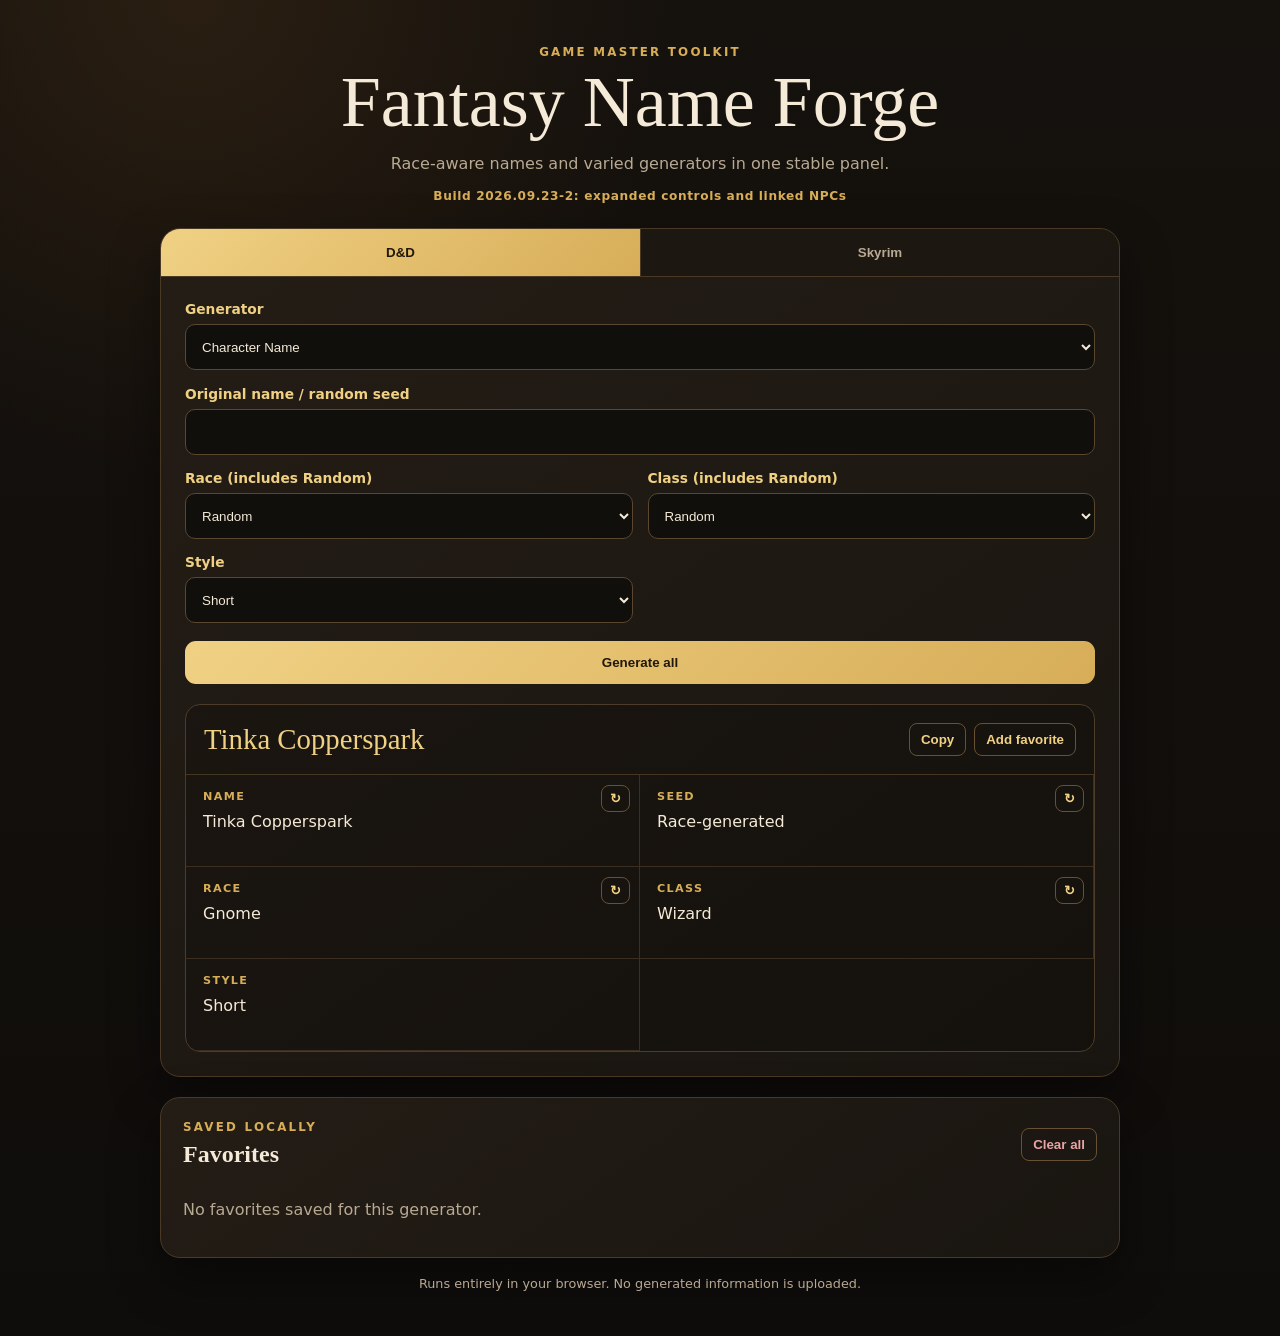
==== commit 12f4f9df: "Add files via upload" ====
--- a/index.html
+++ b/index.html
@@ -5,14 +5,14 @@
   <meta name="viewport" content="width=device-width, initial-scale=1">
   <meta name="theme-color" content="#17130f">
   <title>Fantasy Name Forge Toolkit</title>
-  <link rel="stylesheet" href="style.css">
+  <link rel="stylesheet" href="style.css?v=20260923-2">
 </head>
 <body>
 <main class="app-shell">
   <header class="hero">
     <p class="eyebrow">Game Master Toolkit</p>
     <h1>Fantasy Name Forge</h1>
-    <p class="subtitle">Race-aware names and varied generators in one stable panel.</p>
+    <p class="subtitle">Race-aware names and varied generators in one stable panel.</p><p class="build-marker">Build 2026.09.23-2: expanded controls and linked NPCs</p>
   </header>
 
   <section class="panel">
@@ -54,6 +54,6 @@
 
   <footer>Runs entirely in your browser. No generated information is uploaded.</footer>
 </main>
-<script src="script.js"></script>
+<script src="script.js?v=20260923-2"></script>
 </body>
 </html>
--- a/style.css
+++ b/style.css
@@ -1 +1,4 @@
-:root{color-scheme:dark;--bg:#0f0d0b;--surface:#191510;--surface2:#241d16;--border:#493925;--gold:#d7ad58;--gold2:#f0d184;--text:#f4ead7;--muted:#b8a993;--danger:#e8a3a3;font-family:Inter,system-ui,-apple-system,"Segoe UI",sans-serif}*{box-sizing:border-box}body{margin:0;min-height:100vh;color:var(--text);background:radial-gradient(circle at 15% 0,rgba(126,83,35,.2),transparent 30rem),linear-gradient(#15110d,var(--bg))}.app-shell{width:min(960px,calc(100% - 28px));margin:auto;padding:45px 0}.hero{text-align:center;margin-bottom:25px}.eyebrow{margin:0 0 7px;color:var(--gold);font-size:.74rem;font-weight:800;letter-spacing:.19em;text-transform:uppercase}h1{margin:0;font:clamp(2.3rem,7vw,4.5rem)/1 Georgia,serif}.subtitle{color:var(--muted)}.panel{border:1px solid var(--border);border-radius:20px;background:linear-gradient(145deg,var(--surface2),var(--surface));overflow:hidden;box-shadow:0 20px 50px #0006}.tabs{display:grid;grid-template-columns:1fr 1fr;border-bottom:1px solid var(--border)}.tab{border:0;padding:16px;color:var(--muted);background:#0002;font-weight:850;cursor:pointer}.tab+.tab{border-left:1px solid var(--border)}.tab.active{color:#21180b;background:linear-gradient(135deg,var(--gold2),var(--gold))}.panel-body{padding:24px}.field{display:grid;gap:7px;color:var(--gold2);font-size:.86rem;font-weight:800}.field input,.field select{min-height:46px;border:1px solid #5b4630;border-radius:10px;padding:0 12px;color:var(--text);background:#110f0c}.controls{display:grid;grid-template-columns:repeat(2,minmax(0,1fr));gap:15px;margin-top:16px}.field.wide{grid-column:1/-1}.checks{grid-column:1/-1;display:flex;gap:18px;flex-wrap:wrap;padding:12px;border:1px solid var(--border);border-radius:10px;color:var(--muted)}.checks label{display:flex;gap:7px;align-items:center}.primary-button{width:100%;margin-top:18px;border:0;border-radius:11px;padding:14px;color:#21180b;background:linear-gradient(135deg,var(--gold2),var(--gold));font-weight:900;cursor:pointer}.result-card{margin-top:20px;border:1px solid #4d3c29;border-radius:15px;background:#0003;overflow:hidden}.result-head{display:flex;justify-content:space-between;align-items:center;gap:12px;padding:18px;border-bottom:1px solid #453523}.result-head h2{margin:0;color:var(--gold2);font:1.8rem Georgia,serif}.result-actions{display:flex;gap:8px}.secondary-button,.text-button,.reroll{border:1px solid #685133;border-radius:8px;padding:8px 11px;color:var(--gold2);background:transparent;font-weight:760;cursor:pointer}.result-grid{display:grid;grid-template-columns:repeat(2,minmax(0,1fr))}.result-field{position:relative;min-height:92px;padding:15px 50px 15px 17px;border-right:1px solid #3c2f22;border-bottom:1px solid #3c2f22}.result-field.full{grid-column:1/-1}.result-label{display:block;color:var(--gold);font-size:.7rem;font-weight:900;letter-spacing:.12em;text-transform:uppercase;margin-bottom:7px}.result-value{white-space:pre-wrap;line-height:1.5}.reroll{position:absolute;right:9px;top:10px;padding:5px 8px}.favorites-panel{margin-top:20px;padding:22px}.section-heading{display:flex;justify-content:space-between;align-items:center}.section-heading h2{margin:0;font-family:Georgia,serif}.text-button{color:var(--danger)}.favorites-list{display:grid;gap:9px;list-style:none;padding:0}.favorite-item{display:flex;justify-content:space-between;gap:12px;border:1px solid #443625;border-radius:10px;padding:12px;background:#0002}.favorite-item pre{white-space:pre-wrap;margin:0;color:var(--muted);font:inherit}.remove{border:0;background:transparent;color:var(--danger);cursor:pointer}.empty-state,footer{color:var(--muted)}footer{text-align:center;padding-top:18px;font-size:.8rem}@media(max-width:650px){.controls,.result-grid{grid-template-columns:1fr}.field.wide,.result-field.full{grid-column:auto}.result-head{align-items:flex-start;flex-direction:column}.result-actions{width:100%;flex-wrap:wrap}}+:root{color-scheme:dark;--bg:#0f0d0b;--surface:#191510;--surface2:#241d16;--border:#493925;--gold:#d7ad58;--gold2:#f0d184;--text:#f4ead7;--muted:#b8a993;--danger:#e8a3a3;font-family:Inter,system-ui,-apple-system,"Segoe UI",sans-serif}*{box-sizing:border-box}body{margin:0;min-height:100vh;color:var(--text);background:radial-gradient(circle at 15% 0,rgba(126,83,35,.2),transparent 30rem),linear-gradient(#15110d,var(--bg))}.app-shell{width:min(960px,calc(100% - 28px));margin:auto;padding:45px 0}.hero{text-align:center;margin-bottom:25px}.eyebrow{margin:0 0 7px;color:var(--gold);font-size:.74rem;font-weight:800;letter-spacing:.19em;text-transform:uppercase}h1{margin:0;font:clamp(2.3rem,7vw,4.5rem)/1 Georgia,serif}.subtitle{color:var(--muted)}.panel{border:1px solid var(--border);border-radius:20px;background:linear-gradient(145deg,var(--surface2),var(--surface));overflow:hidden;box-shadow:0 20px 50px #0006}.tabs{display:grid;grid-template-columns:1fr 1fr;border-bottom:1px solid var(--border)}.tab{border:0;padding:16px;color:var(--muted);background:#0002;font-weight:850;cursor:pointer}.tab+.tab{border-left:1px solid var(--border)}.tab.active{color:#21180b;background:linear-gradient(135deg,var(--gold2),var(--gold))}.panel-body{padding:24px}.field{display:grid;gap:7px;color:var(--gold2);font-size:.86rem;font-weight:800}.field input,.field select{min-height:46px;border:1px solid #5b4630;border-radius:10px;padding:0 12px;color:var(--text);background:#110f0c}.controls{display:grid;grid-template-columns:repeat(2,minmax(0,1fr));gap:15px;margin-top:16px}.field.wide{grid-column:1/-1}.checks{grid-column:1/-1;display:flex;gap:18px;flex-wrap:wrap;padding:12px;border:1px solid var(--border);border-radius:10px;color:var(--muted)}.checks label{display:flex;gap:7px;align-items:center}.primary-button{width:100%;margin-top:18px;border:0;border-radius:11px;padding:14px;color:#21180b;background:linear-gradient(135deg,var(--gold2),var(--gold));font-weight:900;cursor:pointer}.result-card{margin-top:20px;border:1px solid #4d3c29;border-radius:15px;background:#0003;overflow:hidden}.result-head{display:flex;justify-content:space-between;align-items:center;gap:12px;padding:18px;border-bottom:1px solid #453523}.result-head h2{margin:0;color:var(--gold2);font:1.8rem Georgia,serif}.result-actions{display:flex;gap:8px}.secondary-button,.text-button,.reroll{border:1px solid #685133;border-radius:8px;padding:8px 11px;color:var(--gold2);background:transparent;font-weight:760;cursor:pointer}.result-grid{display:grid;grid-template-columns:repeat(2,minmax(0,1fr))}.result-field{position:relative;min-height:92px;padding:15px 50px 15px 17px;border-right:1px solid #3c2f22;border-bottom:1px solid #3c2f22}.result-field.full{grid-column:1/-1}.result-label{display:block;color:var(--gold);font-size:.7rem;font-weight:900;letter-spacing:.12em;text-transform:uppercase;margin-bottom:7px}.result-value{white-space:pre-wrap;line-height:1.5}.reroll{position:absolute;right:9px;top:10px;padding:5px 8px}.favorites-panel{margin-top:20px;padding:22px}.section-heading{display:flex;justify-content:space-between;align-items:center}.section-heading h2{margin:0;font-family:Georgia,serif}.text-button{color:var(--danger)}.favorites-list{display:grid;gap:9px;list-style:none;padding:0}.favorite-item{display:flex;justify-content:space-between;gap:12px;border:1px solid #443625;border-radius:10px;padding:12px;background:#0002}.favorite-item pre{white-space:pre-wrap;margin:0;color:var(--muted);font:inherit}.remove{border:0;background:transparent;color:var(--danger);cursor:pointer}.empty-state,footer{color:var(--muted)}footer{text-align:center;padding-top:18px;font-size:.8rem}@media(max-width:650px){.controls,.result-grid{grid-template-columns:1fr}.field.wide,.result-field.full{grid-column:auto}.result-head{align-items:flex-start;flex-direction:column}.result-actions{width:100%;flex-wrap:wrap}}
+.npc-link{position:relative;margin-top:10px;margin-right:6px;padding:6px 9px;font-size:.78rem}
+
+.build-marker{margin:8px 0 0;color:var(--gold);font-size:.76rem;font-weight:800;letter-spacing:.05em}
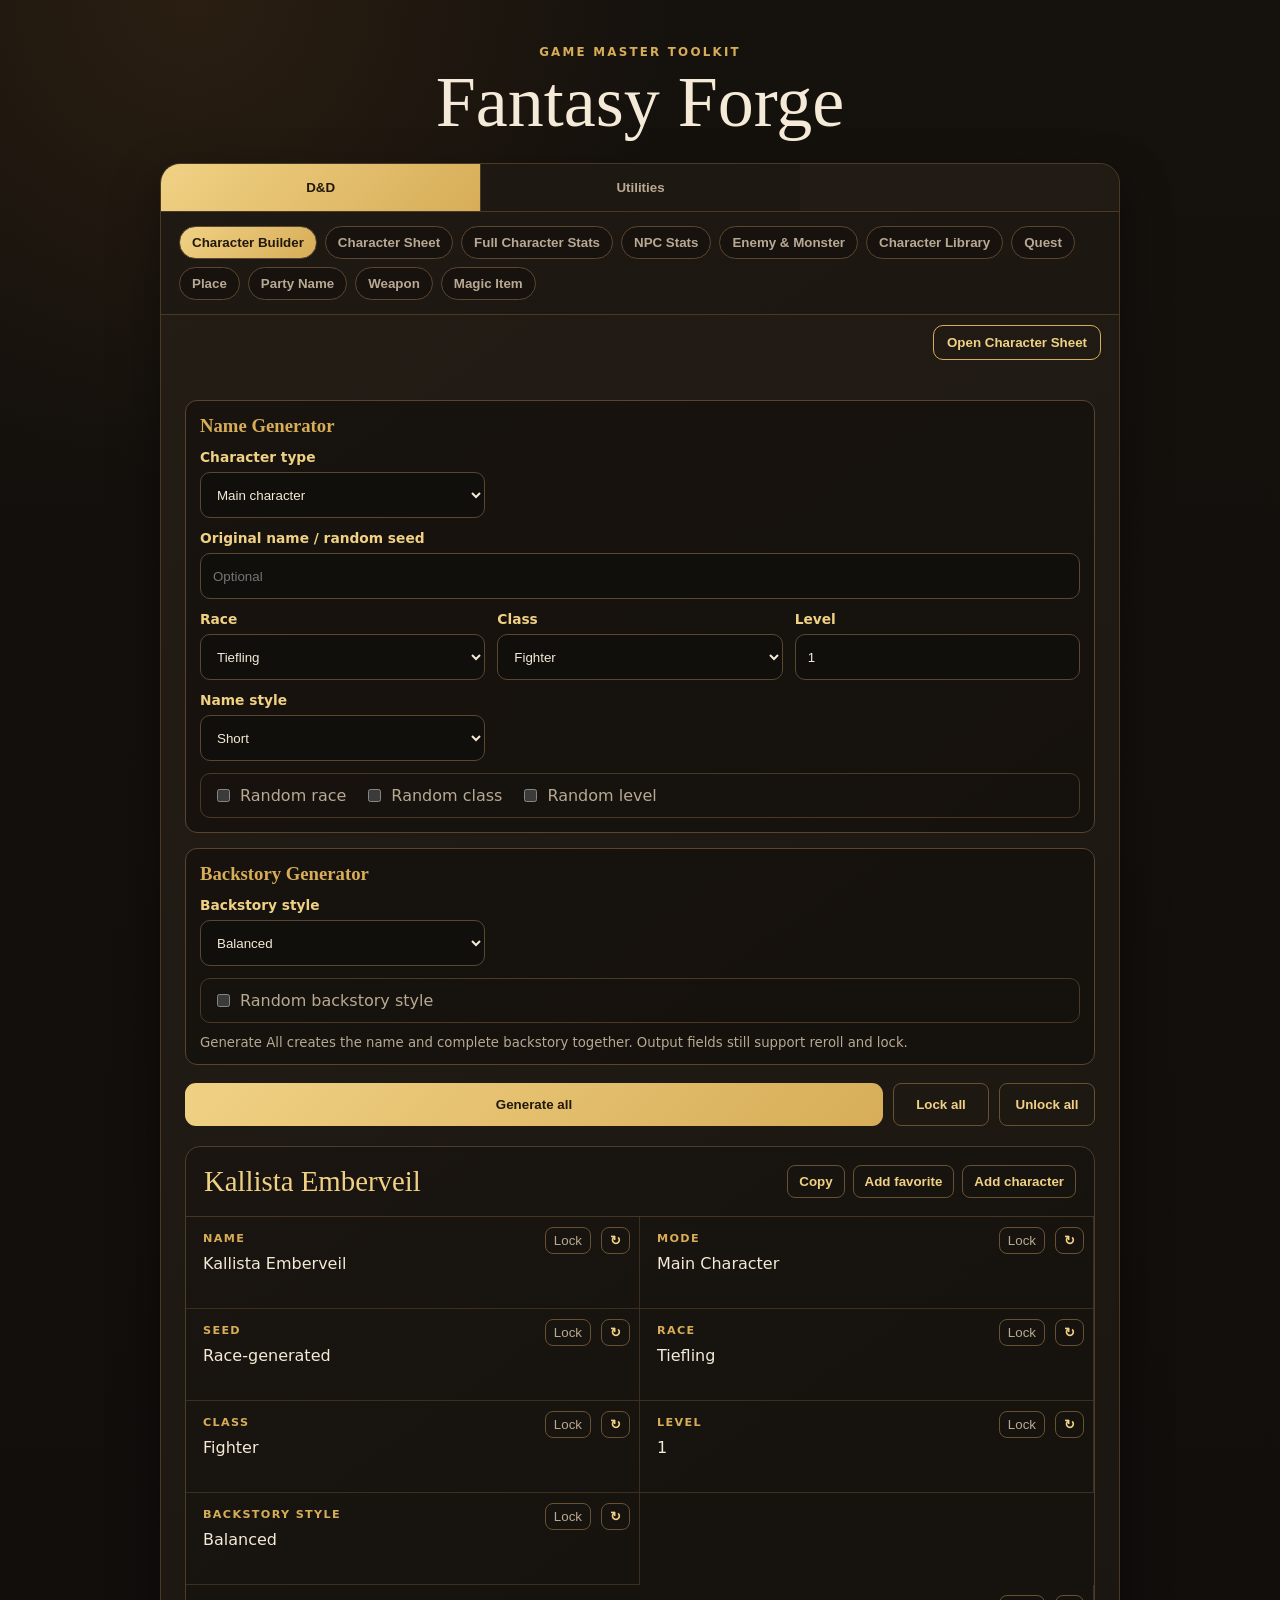
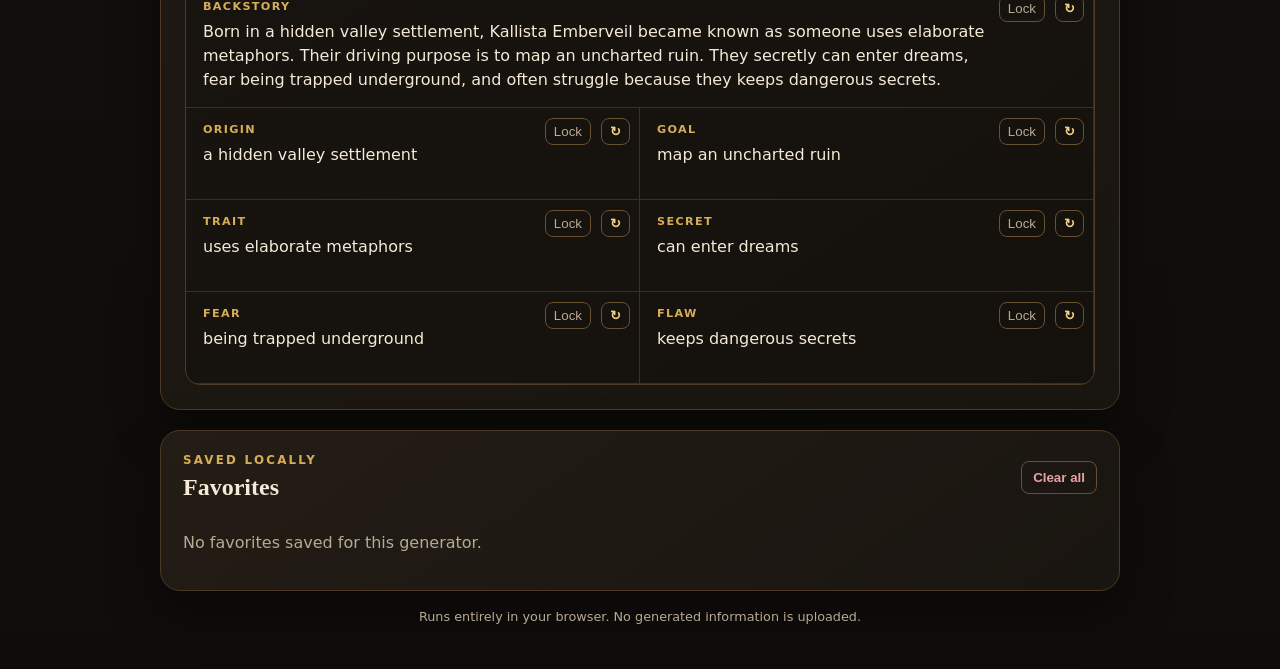
==== commit 866775bd: "Add files via upload" ====
--- a/index.html
+++ b/index.html
@@ -3,57 +3,13 @@
 <head>
   <meta charset="utf-8">
   <meta name="viewport" content="width=device-width, initial-scale=1">
-  <meta name="theme-color" content="#17130f">
-  <title>Fantasy Name Forge Toolkit</title>
-  <link rel="stylesheet" href="style.css?v=20260923-2">
+  <title>Fantasy Forge</title>
+  <meta http-equiv="refresh" content="0; url=./fantasy_forge_auto_refresh.html">
+  <script>
+    window.location.replace('./fantasy_forge_auto_refresh.html');
+  </script>
 </head>
 <body>
-<main class="app-shell">
-  <header class="hero">
-    <p class="eyebrow">Game Master Toolkit</p>
-    <h1>Fantasy Name Forge</h1>
-    <p class="subtitle">Race-aware names and varied generators in one stable panel.</p><p class="build-marker">Build 2026.09.23-2: expanded controls and linked NPCs</p>
-  </header>
-
-  <section class="panel">
-    <div class="tabs" role="tablist" aria-label="Game system">
-      <button class="tab active" type="button" data-game="dnd">D&amp;D</button>
-      <button class="tab" type="button" data-game="skyrim">Skyrim</button>
-    </div>
-
-    <div class="panel-body">
-      <label class="field">
-        <span>Generator</span>
-        <select id="generatorType"></select>
-      </label>
-
-      <div id="controls" class="controls"></div>
-      <button id="generateAll" class="primary-button" type="button">Generate all</button>
-
-      <section class="result-card" aria-live="polite">
-        <div class="result-head">
-          <h2 id="resultTitle">Result</h2>
-          <div class="result-actions">
-            <button id="copyButton" class="secondary-button" type="button">Copy</button>
-            <button id="favoriteButton" class="secondary-button" type="button">Add favorite</button>
-          </div>
-        </div>
-        <div id="resultFields" class="result-grid"></div>
-      </section>
-    </div>
-  </section>
-
-  <section class="panel favorites-panel">
-    <div class="section-heading">
-      <div><p class="eyebrow">Saved locally</p><h2>Favorites</h2></div>
-      <button id="clearFavorites" class="text-button" type="button">Clear all</button>
-    </div>
-    <ul id="favoritesList" class="favorites-list"></ul>
-    <p id="emptyFavorites" class="empty-state">No favorites saved for this generator.</p>
-  </section>
-
-  <footer>Runs entirely in your browser. No generated information is uploaded.</footer>
-</main>
-<script src="script.js?v=20260923-2"></script>
+  <p>Opening <a href="./fantasy_forge_auto_refresh.html">Fantasy Forge</a>...</p>
 </body>
-</html>+</html>
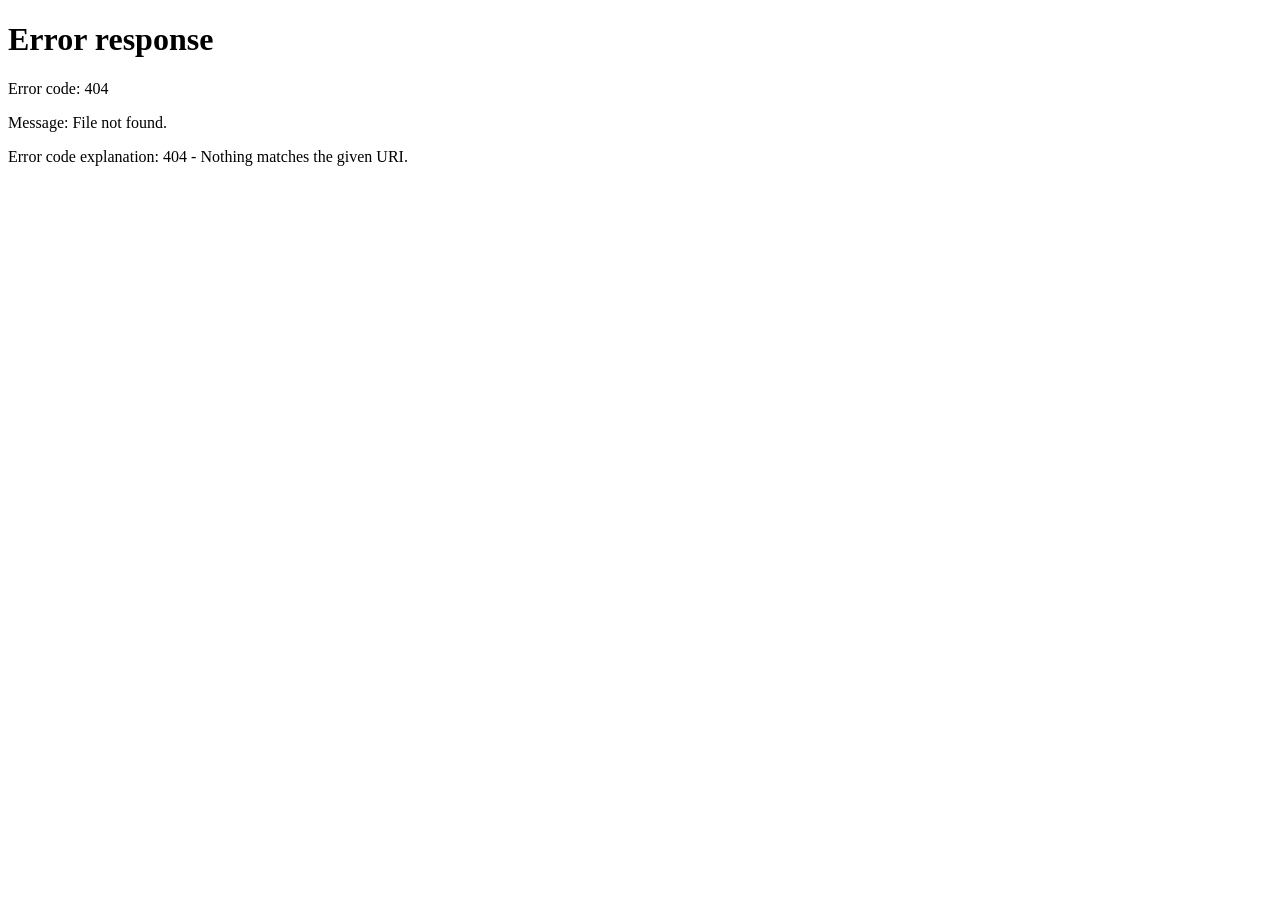
==== commit 2f3427ef: "Update index.html" ====
--- a/index.html
+++ b/index.html
@@ -4,12 +4,12 @@
   <meta charset="utf-8">
   <meta name="viewport" content="width=device-width, initial-scale=1">
   <title>Fantasy Forge</title>
-  <meta http-equiv="refresh" content="0; url=./fantasy_forge_auto_refresh.html">
+  <meta http-equiv="refresh" content="0; url=./fantasy_forge.html">
   <script>
-    window.location.replace('./fantasy_forge_auto_refresh.html');
+    window.location.replace('./fantasy_forge.html');
   </script>
 </head>
 <body>
-  <p>Opening <a href="./fantasy_forge_auto_refresh.html">Fantasy Forge</a>...</p>
+  <p>Opening <a href="./fantasy_forge.html">Fantasy Forge</a>...</p>
 </body>
 </html>
